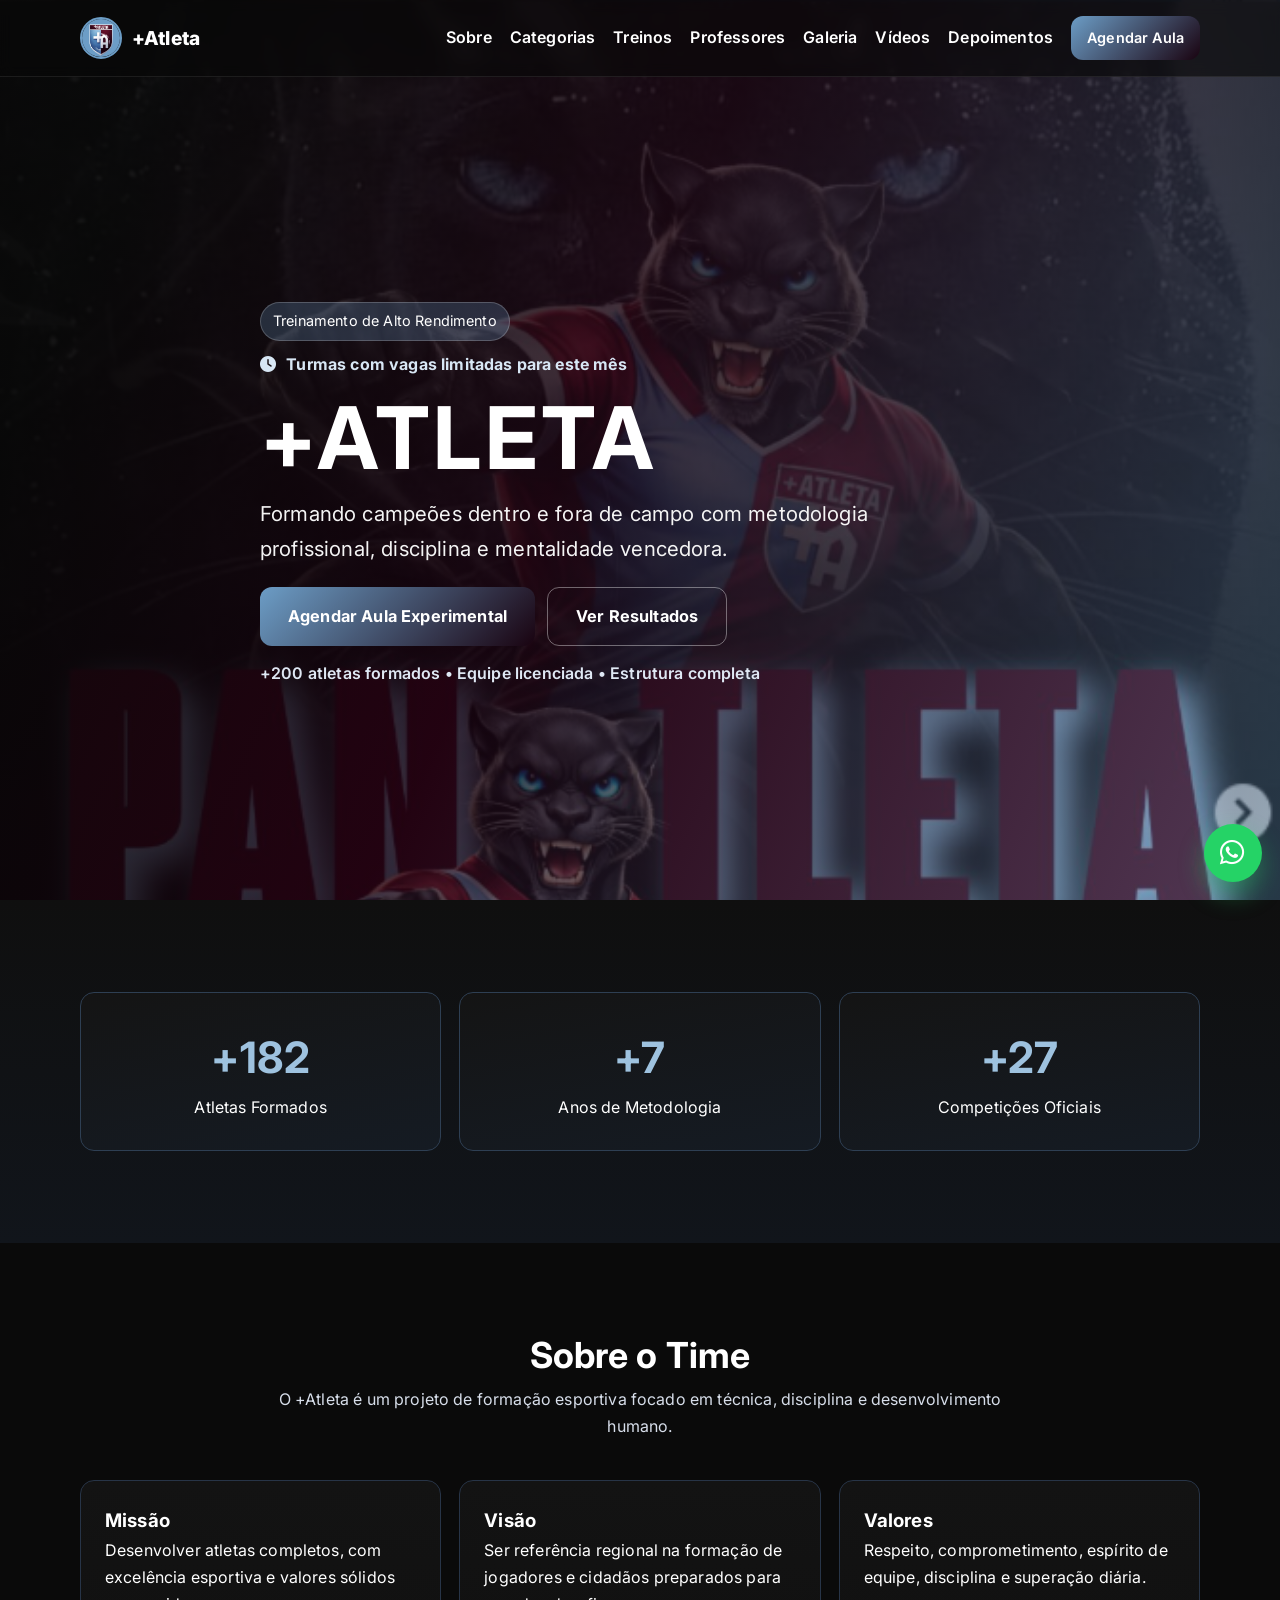
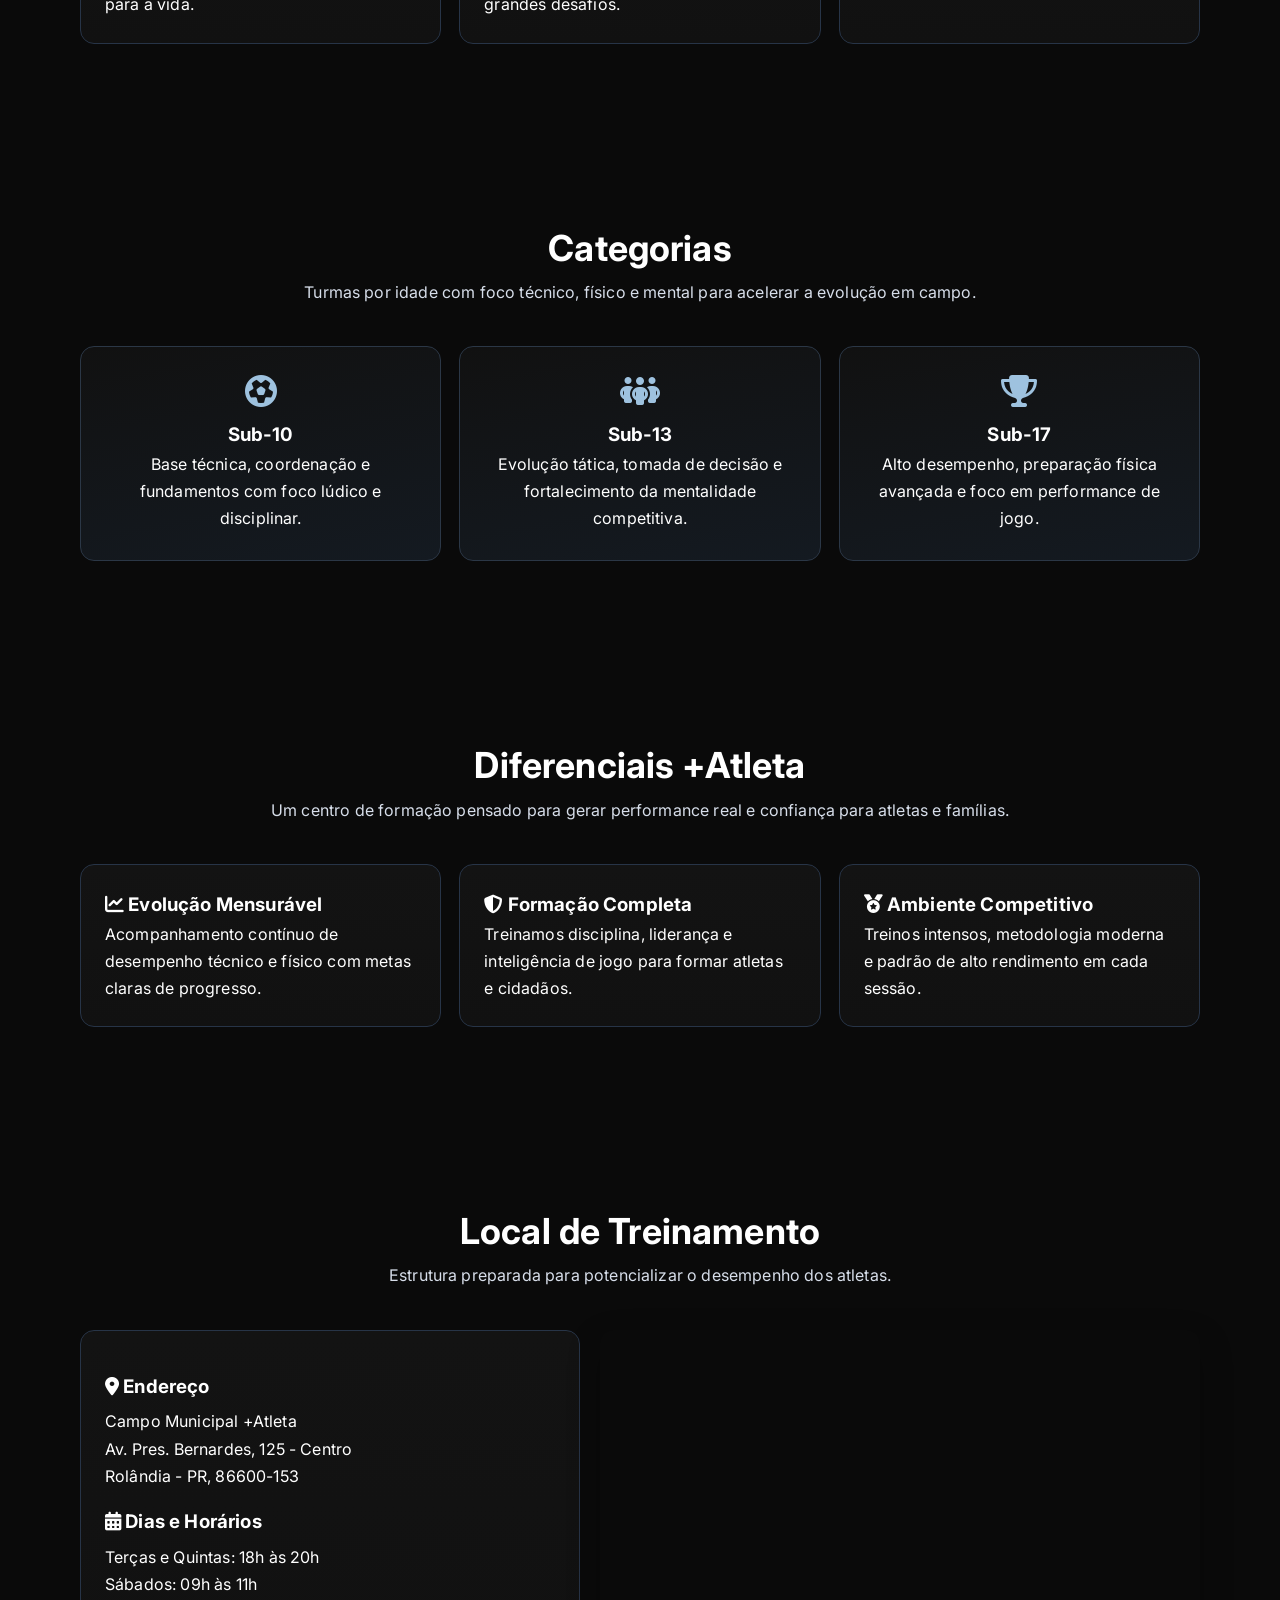
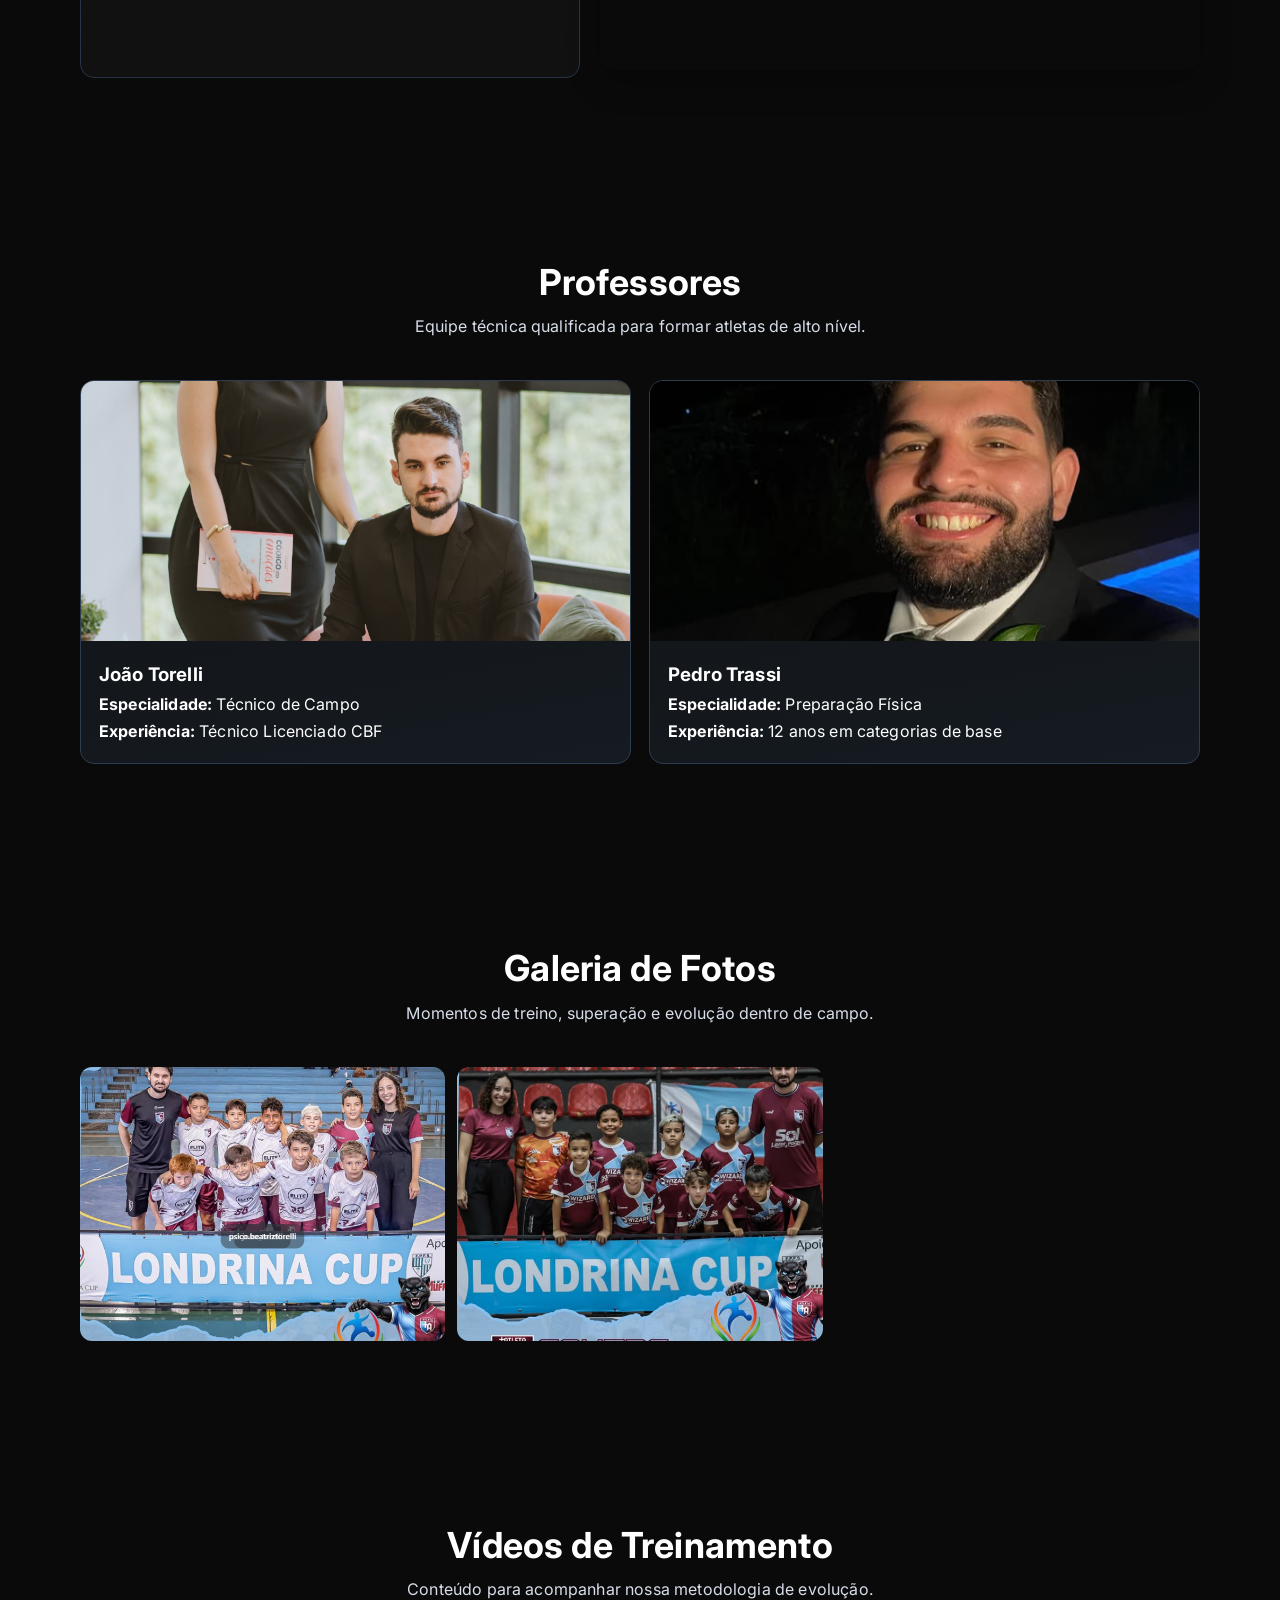
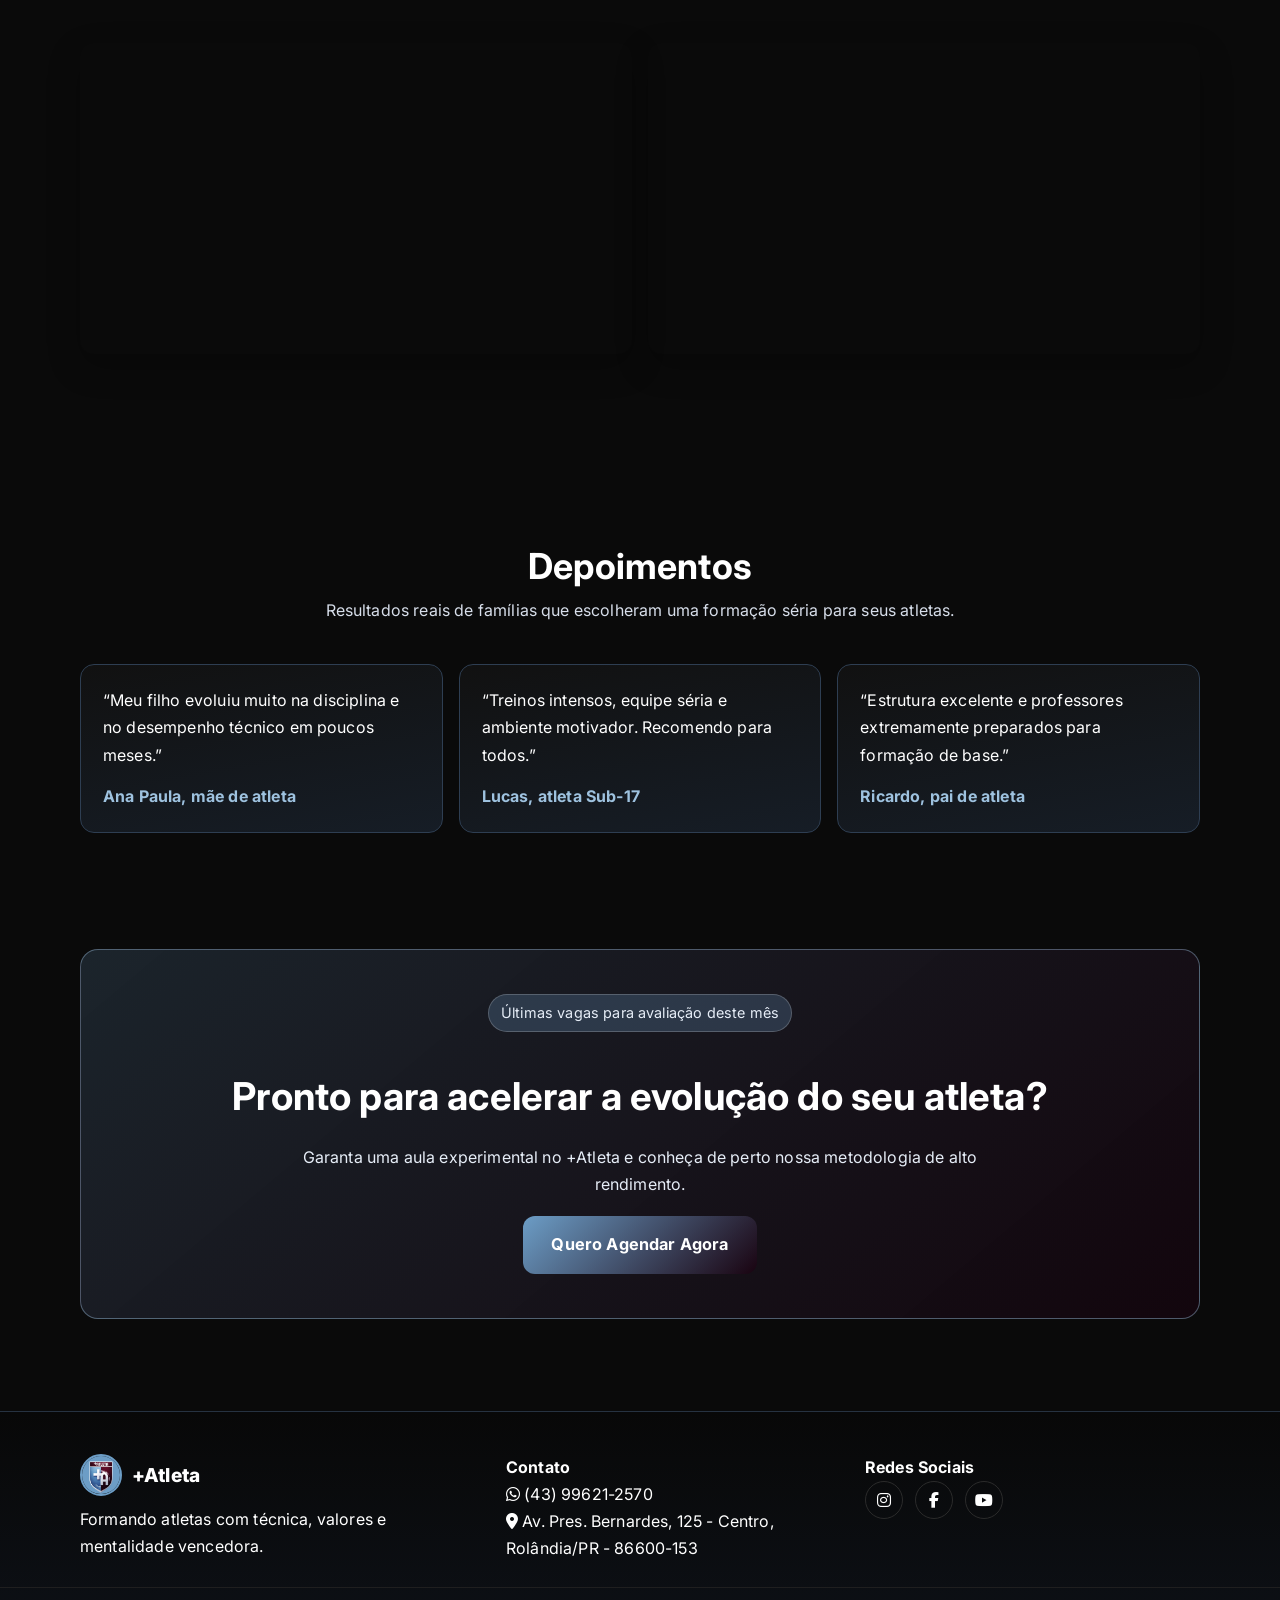
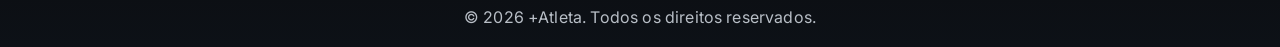
==== index.html @ 2a94699f "Add files via upload" ====
<!DOCTYPE html>
<html lang="pt-BR">
<head>
  <meta charset="UTF-8" />
  <meta name="viewport" content="width=device-width, initial-scale=1.0" />
  <meta name="description" content="+Atleta - Formando campeões dentro e fora de campo." />
  <title>+Atleta | Time de Futebol</title>
  <link rel="preconnect" href="https://fonts.googleapis.com" />
  <link rel="preconnect" href="https://fonts.gstatic.com" crossorigin />
  <link href="https://fonts.googleapis.com/css2?family=Inter:wght@400;500;700;800&display=swap" rel="stylesheet" />
  <link rel="stylesheet" href="https://cdnjs.cloudflare.com/ajax/libs/font-awesome/6.5.2/css/all.min.css" />
  <link rel="stylesheet" href="style.css" />
</head>
<body>
  <header class="header" id="topo">
    <nav class="navbar container" aria-label="Menu principal">
      <a href="#topo" class="logo" aria-label="+Atleta">
        <img src="img/Logo.jpg" alt="Logo +Atleta" />
        <span>+Atleta</span>
      </a>

      <button class="menu-toggle" id="menuToggle" aria-label="Abrir menu" aria-expanded="false" aria-controls="navLinks">
        <span></span>
        <span></span>
        <span></span>
      </button>

      <ul class="nav-links" id="navLinks">
        <li><a href="#sobre">Sobre</a></li>
        <li><a href="#categorias">Categorias</a></li>
        <li><a href="#local">Treinos</a></li>
        <li><a href="#professores">Professores</a></li>
        <li><a href="#galeria">Galeria</a></li>
        <li><a href="#videos">Vídeos</a></li>
        <li><a href="#depoimentos">Depoimentos</a></li>
        <li><a href="agendar.html" class="btn btn-small ripple">Agendar Aula</a></li>
      </ul>
    </nav>
  </header>

  <main>
    <section class="hero parallax" id="home">
      <div class="overlay"></div>
      <div class="container hero-content reveal">
        <p class="hero-tag">Treinamento de Alto Rendimento</p>
        <p class="hero-urgency"><i class="fa-solid fa-clock"></i> Turmas com vagas limitadas para este mês</p>
        <h1>+Atleta</h1>
        <p class="hero-subtitle">Formando campeões dentro e fora de campo com metodologia profissional, disciplina e mentalidade vencedora.</p>
        <div class="hero-actions">
          <a href="agendar.html" class="btn btn-large ripple btn-primary-cta">Agendar Aula Experimental</a>
          <a href="#depoimentos" class="btn btn-large btn-ghost">Ver Resultados</a>
        </div>
        <p class="hero-proof">+200 atletas formados • Equipe licenciada • Estrutura completa</p>
      </div>
    </section>

    <section class="stats section reveal">
      <div class="container stats-grid">
        <article>
          <h3 class="counter" data-target="200">0</h3>
          <p>Atletas Formados</p>
        </article>
        <article>
          <h3 class="counter" data-target="8">0</h3>
          <p>Anos de Metodologia</p>
        </article>
        <article>
          <h3 class="counter" data-target="30">0</h3>
          <p>Competições Oficiais</p>
        </article>
      </div>
    </section>

    <section class="section reveal" id="sobre">
      <div class="container">
        <div class="section-heading">
          <h2>Sobre o Time</h2>
          <p>O +Atleta é um projeto de formação esportiva focado em técnica, disciplina e desenvolvimento humano.</p>
        </div>

        <div class="about-grid">
          <article class="card">
            <h3>Missão</h3>
            <p>Desenvolver atletas completos, com excelência esportiva e valores sólidos para a vida.</p>
          </article>
          <article class="card">
            <h3>Visão</h3>
            <p>Ser referência regional na formação de jogadores e cidadãos preparados para grandes desafios.</p>
          </article>
          <article class="card">
            <h3>Valores</h3>
            <p>Respeito, comprometimento, espírito de equipe, disciplina e superação diária.</p>
          </article>
        </div>
      </div>
    </section>

    <section class="section reveal" id="categorias">
      <div class="container">
        <div class="section-heading">
          <h2>Categorias</h2>
          <p>Turmas por idade com foco técnico, físico e mental para acelerar a evolução em campo.</p>
        </div>

        <div class="categories-grid">
          <article class="category-card">
            <i class="fa-solid fa-futbol"></i>
            <h3>Sub-10</h3>
            <p>Base técnica, coordenação e fundamentos com foco lúdico e disciplinar.</p>
          </article>
          <article class="category-card">
            <i class="fa-solid fa-people-group"></i>
            <h3>Sub-13</h3>
            <p>Evolução tática, tomada de decisão e fortalecimento da mentalidade competitiva.</p>
          </article>
          <article class="category-card">
            <i class="fa-solid fa-trophy"></i>
            <h3>Sub-17</h3>
            <p>Alto desempenho, preparação física avançada e foco em performance de jogo.</p>
          </article>
        </div>
      </div>
    </section>

    <section class="section reveal" id="diferenciais">
      <div class="container">
        <div class="section-heading">
          <h2>Diferenciais +Atleta</h2>
          <p>Um centro de formação pensado para gerar performance real e confiança para atletas e famílias.</p>
        </div>

        <div class="about-grid">
          <article class="card hover-card">
            <h3><i class="fa-solid fa-chart-line"></i> Evolução Mensurável</h3>
            <p>Acompanhamento contínuo de desempenho técnico e físico com metas claras de progresso.</p>
          </article>
          <article class="card hover-card">
            <h3><i class="fa-solid fa-shield-halved"></i> Formação Completa</h3>
            <p>Treinamos disciplina, liderança e inteligência de jogo para formar atletas e cidadãos.</p>
          </article>
          <article class="card hover-card">
            <h3><i class="fa-solid fa-medal"></i> Ambiente Competitivo</h3>
            <p>Treinos intensos, metodologia moderna e padrão de alto rendimento em cada sessão.</p>
          </article>
        </div>
      </div>
    </section>

    <section class="section reveal" id="local">
      <div class="container">
        <div class="section-heading">
          <h2>Local de Treinamento</h2>
          <p>Estrutura preparada para potencializar o desempenho dos atletas.</p>
        </div>

        <div class="training-grid">
          <div class="card">
            <h3><i class="fa-solid fa-location-dot"></i> Endereço</h3>
            <p>Campo Municipal +Atleta<br />Av. Pres. Bernardes, 125 - Centro<br />Rolândia - PR, 86600-153</p>

            <h3><i class="fa-solid fa-calendar-days"></i> Dias e Horários</h3>
            <p>Terças e Quintas: 18h às 20h<br />Sábados: 09h às 11h</p>
          </div>

          <div class="map-wrap">
            <iframe
              src="https://www.google.com/maps?q=Av.%20Pres.%20Bernardes,%20125%20-%20Centro,%20Rol%C3%A2ndia%20-%20PR,%2086600-153&output=embed"
              allowfullscreen=""
              loading="lazy"
              referrerpolicy="no-referrer-when-downgrade"
              title="Mapa do local de treinamento"
            ></iframe>
          </div>
        </div>
      </div>
    </section>

    <section class="section reveal" id="professores">
      <div class="container">
        <div class="section-heading">
          <h2>Professores</h2>
          <p>Equipe técnica qualificada para formar atletas de alto nível.</p>
        </div>

        <div class="coach-grid">
          <article class="coach-card">
            <img src="img/joaoT.png" alt="Professor João Silva" loading="lazy" decoding="async" />
            <div class="coach-info">
              <h3>João Torelli</h3>
              <p><strong>Especialidade:</strong> Técnico de Campo</p>
              <p><strong>Experiência:</strong> Técnico Licenciado CBF</p>
            </div>
          </article>

          <article class="coach-card">
            <img src="img/bolinnha.png" alt="Professor Marcos Lima" loading="lazy" decoding="async" />
            <div class="coach-info">
              <h3>Pedro Trassi</h3>
              <p><strong>Especialidade:</strong> Preparação Física</p>
              <p><strong>Experiência:</strong> 12 anos em categorias de base</p>
            </div>
          </article>
        </div>
      </div>
    </section>

    <section class="section reveal" id="galeria">
      <div class="container">
        <div class="section-heading">
          <h2>Galeria de Fotos</h2>
          <p>Momentos de treino, superação e evolução dentro de campo.</p>
        </div>

        <div class="gallery-grid">
          <img src="img/fotoTime.png" alt="Treino em campo" loading="lazy" decoding="async" />
          <img src="img/fotoTime2.png" alt="Equipe em preparação física" loading="lazy" decoding="async" />
         
        </div>
      </div>
    </section>

    <section class="section reveal" id="videos">
      <div class="container">
        <div class="section-heading">
          <h2>Vídeos de Treinamento</h2>
          <p>Conteúdo para acompanhar nossa metodologia de evolução.</p>
        </div>

        <div class="video-grid">
          <div class="video-wrap">
            <iframe src="https://www.youtube.com/embed/Y50JfBqB8Zw" title="Treino de futebol 1" loading="lazy" allowfullscreen></iframe>
          </div>
          <div class="video-wrap">
            <iframe src="https://www.youtube.com/embed/NMre6IAAAiU" title="Treino de futebol 2" loading="lazy" allowfullscreen></iframe>
          </div>
        </div>
      </div>
    </section>

    <section class="section reveal" id="depoimentos">
      <div class="container">
        <div class="section-heading">
          <h2>Depoimentos</h2>
          <p>Resultados reais de famílias que escolheram uma formação séria para seus atletas.</p>
        </div>

        <div class="testimonials-grid">
          <article class="testimonial-card">
            <p>“Meu filho evoluiu muito na disciplina e no desempenho técnico em poucos meses.”</p>
            <h4>Ana Paula, mãe de atleta</h4>
          </article>
          <article class="testimonial-card">
            <p>“Treinos intensos, equipe séria e ambiente motivador. Recomendo para todos.”</p>
            <h4>Lucas, atleta Sub-17</h4>
          </article>
          <article class="testimonial-card">
            <p>“Estrutura excelente e professores extremamente preparados para formação de base.”</p>
            <h4>Ricardo, pai de atleta</h4>
          </article>
        </div>
      </div>
    </section>

    <section class="section reveal final-cta" id="agendar-final">
      <div class="container">
        <div class="cta-box">
          <p class="hero-tag">Últimas vagas para avaliação deste mês</p>
          <h2>Pronto para acelerar a evolução do seu atleta?</h2>
          <p>Garanta uma aula experimental no +Atleta e conheça de perto nossa metodologia de alto rendimento.</p>
          <a href="agendar.html" class="btn btn-large ripple btn-primary-cta">Quero Agendar Agora</a>
        </div>
      </div>
    </section>
  </main>

  <footer class="footer">
    <div class="container footer-grid">
      <div>
        <a href="#topo" class="logo footer-logo" aria-label="+Atleta">
          <img src="img/Logo.jpg" alt="Logo +Atleta" />
          <span>+Atleta</span>
        </a>
        <p>Formando atletas com técnica, valores e mentalidade vencedora.</p>
      </div>

      <div>
        <h4>Contato</h4>
        <p><i class="fa-brands fa-whatsapp"></i> (43) 99621-2570</p>
        <p><i class="fa-solid fa-location-dot"></i> Av. Pres. Bernardes, 125 - Centro, Rolândia/PR - 86600-153</p>
      </div>

      <div>
        <h4>Redes Sociais</h4>
        <div class="social-links">
          <a href="#" aria-label="Instagram"><i class="fa-brands fa-instagram"></i></a>
          <a href="#" aria-label="Facebook"><i class="fa-brands fa-facebook-f"></i></a>
          <a href="#" aria-label="YouTube"><i class="fa-brands fa-youtube"></i></a>
        </div>
      </div>
    </div>
    <p class="copyright">© 2026 +Atleta. Todos os direitos reservados.</p>
  </footer>

  <a href="https://wa.me/5543996212570?text=Ol%C3%A1%2C%20gostaria%20de%20agendar%20uma%20aula%20no%20%2BAtleta." class="whatsapp-float pulse-whatsapp" aria-label="Falar no WhatsApp" target="_blank" rel="noopener noreferrer">
    <i class="fa-brands fa-whatsapp"></i>
  </a>

  <script src="script.js"></script>
</body>
</html>
---- style.css ----
/* =========================
   Base
========================= */
:root {
  --green-dark: #190310;
  --green-medium: #6c9dc6;
  --green-light: #9ec2df;
  --green-soft: #d8e7f5;
  --black: #0a0a0a;
  --white: #ffffff;
  --gray: #f4f5f7;
  --text: #e9ecef;
  --max-width: 1120px;
  --radius: 14px;
  --shadow: 0 12px 32px rgba(0, 0, 0, 0.25);
  --shadow-card: 0 16px 34px rgba(0, 0, 0, 0.28);
}

* {
  margin: 0;
  padding: 0;
  box-sizing: border-box;
}

html {
  scroll-behavior: smooth;
}

body {
  font-family: "Inter", sans-serif;
  background: var(--black);
  color: var(--white);
  line-height: 1.7;
  letter-spacing: 0.01em;
}

img {
  max-width: 100%;
  display: block;
}

iframe {
  width: 100%;
  border: 0;
}

.container {
  width: min(92%, var(--max-width));
  margin: 0 auto;
}

.section {
  padding: 92px 0;
}

.section-heading {
  text-align: center;
  margin-bottom: 40px;
}

.section-heading h1,
.section-heading h2 {
  font-size: clamp(2rem, 2.8vw, 3rem);
  margin-bottom: 10px;
  line-height: 1.15;
}

.section-heading p {
  color: #d7deea;
  max-width: 760px;
  margin-inline: auto;
}

.card {
  background: linear-gradient(180deg, #131313 0%, #111 100%);
  border: 1px solid #273447;
  border-radius: var(--radius);
  padding: 24px;
}

/* =========================
   Header / Navbar
========================= */
.header {
  position: fixed;
  top: 0;
  width: 100%;
  z-index: 1000;
  background: rgba(8, 8, 8, 0.64);
  backdrop-filter: blur(7px);
  border-bottom: 1px solid rgba(255, 255, 255, 0.08);
  transition: background 0.3s ease, backdrop-filter 0.3s ease, border-color 0.3s ease;
}

.header.scrolled {
  background: rgba(8, 8, 8, 0.88);
  backdrop-filter: blur(12px);
  border-bottom: 1px solid rgba(158, 194, 223, 0.24);
}

.navbar {
  height: 76px;
  display: flex;
  align-items: center;
  justify-content: space-between;
  gap: 16px;
}

.logo {
  color: var(--white);
  font-size: 1.2rem;
  font-weight: 800;
  text-decoration: none;
  display: inline-flex;
  align-items: center;
  gap: 10px;
}

.logo img {
  width: 42px;
  height: 42px;
  object-fit: cover;
  border-radius: 50%;
  border: 2px solid var(--green-medium);
}

.footer-logo {
  margin-bottom: 10px;
}

.nav-links {
  display: flex;
  align-items: center;
  gap: 18px;
  list-style: none;
}

.nav-links a {
  color: var(--white);
  text-decoration: none;
  font-weight: 600;
  transition: color 0.2s ease, opacity 0.2s ease;
}

.nav-links a:hover {
  color: var(--green-light);
  opacity: 1;
}

.menu-toggle {
  display: none;
  width: 44px;
  height: 44px;
  border: 1px solid #435267;
  background: transparent;
  border-radius: 10px;
  cursor: pointer;
}

.menu-toggle span {
  display: block;
  width: 22px;
  height: 2px;
  background: var(--white);
  margin: 5px auto;
  transition: 0.3s;
}

/* =========================
   Buttons
========================= */
.btn {
  display: inline-flex;
  align-items: center;
  justify-content: center;
  gap: 8px;
  border: none;
  border-radius: 12px;
  background: linear-gradient(135deg, var(--green-medium), var(--green-dark));
  color: var(--white);
  font-weight: 700;
  text-decoration: none;
  cursor: pointer;
  position: relative;
  overflow: hidden;
  transition: transform 0.25s ease, box-shadow 0.25s ease, filter 0.25s ease;
}

.btn:hover {
  transform: translateY(-3px);
  box-shadow: 0 12px 28px rgba(108, 157, 198, 0.45);
  filter: saturate(1.1);
}

.btn:active {
  transform: translateY(-1px);
}

.btn-small {
  padding: 10px 16px;
  font-size: 0.9rem;
}

.btn-large {
  padding: 15px 28px;
  font-size: 1.02rem;
}

.btn-ghost {
  background: transparent;
  border: 1px solid rgba(255, 255, 255, 0.38);
}

.btn-ghost:hover {
  background: rgba(255, 255, 255, 0.12);
  box-shadow: none;
}

.btn-primary-cta {
  box-shadow: 0 0 0 0 rgba(108, 157, 198, 0.5);
  animation: ctaPulse 2.6s ease infinite;
}

@keyframes ctaPulse {
  0% {
    box-shadow: 0 0 0 0 rgba(108, 157, 198, 0.52);
  }
  70% {
    box-shadow: 0 0 0 18px rgba(108, 157, 198, 0);
  }
  100% {
    box-shadow: 0 0 0 0 rgba(108, 157, 198, 0);
  }
}

.full-width {
  width: 100%;
}

.ripple-effect {
  position: absolute;
  width: 18px;
  height: 18px;
  border-radius: 50%;
  background: rgba(255, 255, 255, 0.5);
  transform: translate(-50%, -50%) scale(0);
  animation: ripple 0.6s ease-out;
}

@keyframes ripple {
  to {
    transform: translate(-50%, -50%) scale(16);
    opacity: 0;
  }
}

/* =========================
   Hero
========================= */
.hero {
  min-height: 100vh;
  position: relative;
  display: flex;
  align-items: center;
  background-image: url("img/Pantera.png");
  background-size: cover;
  background-position: center center;
  background-attachment: fixed;
  padding-top: 90px;
}

.hero .overlay {
  position: absolute;
  inset: 0;
  background: linear-gradient(115deg, rgba(8, 8, 8, 0.86) 12%, rgba(25, 3, 16, 0.78) 46%, rgba(108, 157, 198, 0.36) 100%);
}

.hero-content {
  position: relative;
  z-index: 1;
  text-align: left;
  max-width: 760px;
}

.hero-tag {
  display: inline-block;
  background: rgba(108, 157, 198, 0.25);
  border: 1px solid rgba(255, 255, 255, 0.2);
  padding: 6px 12px;
  border-radius: 999px;
  font-size: 0.9rem;
}

.hero-urgency {
  margin-top: 10px;
  margin-bottom: 12px;
  color: var(--green-soft);
  font-weight: 700;
}

.hero-urgency i {
  margin-right: 6px;
}

.hero h1 {
  font-size: clamp(3rem, 8vw, 5.4rem);
  line-height: 1.1;
  margin: 12px 0;
  text-transform: uppercase;
  letter-spacing: 0.04em;
}

.hero-subtitle {
  max-width: 650px;
  color: #f4f4f4;
  margin-bottom: 20px;
  font-size: clamp(1rem, 2.2vw, 1.28rem);
}

.hero-actions {
  display: flex;
  flex-wrap: wrap;
  gap: 12px;
  margin-bottom: 14px;
}

.hero-proof {
  color: #dfe8f4;
  font-weight: 600;
}

/* =========================
   Stats / About / Categories
========================= */
.stats {
  background: linear-gradient(180deg, #0f0f0f 0%, #11151b 100%);
}

.stats-grid {
  display: grid;
  grid-template-columns: repeat(3, minmax(0, 1fr));
  gap: 18px;
}

.stats-grid article {
  background: linear-gradient(170deg, #141414 0%, #151b23 100%);
  border: 1px solid #2e3f53;
  border-radius: var(--radius);
  text-align: center;
  padding: 28px 24px;
  transition: transform 0.3s ease, border-color 0.3s ease;
}

.stats-grid article:hover {
  transform: translateY(-6px);
  border-color: var(--green-medium);
}

.counter {
  font-size: 2.7rem;
  color: var(--green-light);
}

.about-grid,
.categories-grid {
  display: grid;
  grid-template-columns: repeat(3, minmax(0, 1fr));
  gap: 18px;
}

.categories-grid .category-card {
  text-align: center;
  background: linear-gradient(170deg, #111 0%, #141a21 100%);
  border: 1px solid #2b3746;
  border-radius: var(--radius);
  padding: 28px 20px;
  transition: transform 0.28s ease, border-color 0.28s ease, box-shadow 0.28s ease;
}

.category-card i {
  font-size: 2rem;
  color: var(--green-light);
  margin-bottom: 12px;
}

.category-card:hover {
  transform: translateY(-6px);
  border-color: var(--green-medium);
  box-shadow: var(--shadow-card);
}

.hover-card {
  transition: transform 0.28s ease, border-color 0.28s ease, box-shadow 0.28s ease;
}

.hover-card:hover {
  transform: translateY(-6px);
  border-color: var(--green-medium);
  box-shadow: var(--shadow-card);
}

/* =========================
   Training / Map
========================= */
.training-grid {
  display: grid;
  grid-template-columns: 1fr 1.2fr;
  gap: 20px;
}

.training-grid .card h3 {
  margin-top: 16px;
  margin-bottom: 6px;
}

.map-wrap iframe {
  min-height: 340px;
  border-radius: var(--radius);
  box-shadow: var(--shadow);
}

/* =========================
   Professores
========================= */
.coach-grid {
  display: grid;
  grid-template-columns: repeat(2, minmax(0, 1fr));
  gap: 18px;
}

.coach-card {
  background: linear-gradient(170deg, #111 0%, #151b22 100%);
  border: 1px solid #2e3c4f;
  border-radius: var(--radius);
  overflow: hidden;
  transition: transform 0.28s ease, border-color 0.28s ease, box-shadow 0.28s ease;
}

.coach-card:hover {
  transform: translateY(-6px);
  border-color: var(--green-medium);
  box-shadow: var(--shadow-card);
}

.coach-card img {
  width: 100%;
  height: 260px;
  object-fit: cover;
}

.coach-info {
  padding: 18px;
}

/* =========================
   Galeria / Vídeos / Depoimentos
========================= */
.gallery-grid {
  display: grid;
  grid-template-columns: repeat(3, minmax(0, 1fr));
  gap: 12px;
}

.gallery-grid img {
  width: 100%;
  aspect-ratio: 4 / 3;
  object-fit: cover;
  border-radius: 12px;
  transition: transform 0.35s ease, filter 0.35s ease;
}

.gallery-grid img:hover {
  transform: scale(1.05);
  filter: brightness(1.05);
}

.video-grid {
  display: grid;
  grid-template-columns: repeat(2, minmax(0, 1fr));
  gap: 16px;
}

.video-wrap iframe {
  aspect-ratio: 16 / 9;
  border-radius: var(--radius);
  box-shadow: var(--shadow);
}

.testimonials-grid {
  display: grid;
  grid-template-columns: repeat(3, minmax(0, 1fr));
  gap: 16px;
}

.testimonial-card {
  background: linear-gradient(170deg, #111 0%, #161d26 100%);
  border: 1px solid #2e3e52;
  border-radius: var(--radius);
  padding: 22px;
  transition: transform 0.28s ease, border-color 0.28s ease;
}

.testimonial-card:hover {
  transform: translateY(-5px);
  border-color: var(--green-medium);
}

.testimonial-card h4 {
  margin-top: 14px;
  color: var(--green-light);
}

/* =========================
   Footer / Float
========================= */
.footer {
  background: linear-gradient(180deg, #080808 0%, #0d1117 100%);
  border-top: 1px solid #263241;
  padding-top: 42px;
}

.footer-grid {
  display: grid;
  grid-template-columns: 1.2fr 1fr 1fr;
  gap: 24px;
  padding-bottom: 24px;
}

.social-links {
  display: flex;
  gap: 12px;
}

.social-links a {
  width: 38px;
  height: 38px;
  border-radius: 50%;
  display: grid;
  place-items: center;
  color: var(--white);
  text-decoration: none;
  border: 1px solid #2b2b2b;
  transition: background 0.2s ease;
}

.social-links a:hover {
  background: #3d6080;
}

.copyright {
  text-align: center;
  padding: 16px 10px;
  border-top: 1px solid #1f1f1f;
  color: #b8bec6;
}

.whatsapp-float {
  position: fixed;
  right: 18px;
  bottom: 18px;
  width: 58px;
  height: 58px;
  border-radius: 50%;
  background: #25d366;
  color: white;
  display: grid;
  place-items: center;
  text-decoration: none;
  font-size: 1.75rem;
  box-shadow: 0 12px 26px rgba(37, 211, 102, 0.4);
  z-index: 990;
}

.pulse-whatsapp {
  animation: whatsappPulse 2.2s ease infinite;
}

@keyframes whatsappPulse {
  0% {
    transform: scale(1);
  }
  50% {
    transform: scale(1.06);
  }
  100% {
    transform: scale(1);
  }
}

.final-cta {
  padding-top: 24px;
}

.cta-box {
  text-align: center;
  background: linear-gradient(140deg, rgba(108, 157, 198, 0.18), rgba(25, 3, 16, 0.58));
  border: 1px solid rgba(158, 194, 223, 0.42);
  border-radius: 18px;
  padding: 44px 24px;
}

.cta-box h2 {
  font-size: clamp(1.8rem, 3vw, 2.8rem);
  margin: 14px 0;
}

.cta-box p {
  max-width: 680px;
  margin: 0 auto 18px;
  color: #e6edf7;
}

/* =========================
   Formulário (agendar)
========================= */
.schedule-page main {
  min-height: calc(100vh - 160px);
  padding-top: 96px;
}

.form-section {
  background: linear-gradient(180deg, #0d0d0d 0%, #121212 100%);
}

.schedule-form {
  max-width: 760px;
  margin: 0 auto;
  background: #101010;
  border: 1px solid #2f4157;
  border-radius: 16px;
  padding: 26px;
}

.form-group {
  margin-bottom: 18px;
}

.form-group label {
  display: block;
  margin-bottom: 6px;
  font-weight: 600;
}

.form-group input {
  width: 100%;
  padding: 12px 14px;
  border-radius: 10px;
  border: 1px solid #2b2b2b;
  background: #171717;
  color: var(--white);
  outline: none;
  transition: border-color 0.2s ease;
}

.form-group input:focus {
  border-color: var(--green-medium);
}

.radio-group {
  display: flex;
  gap: 20px;
  margin-top: 6px;
}

.radio-group label {
  display: flex;
  align-items: center;
  gap: 8px;
  font-weight: 500;
}

.error-text {
  color: #ff8d8d;
  font-size: 0.82rem;
  min-height: 18px;
  display: block;
  margin-top: 4px;
}

.urgency-text {
  color: var(--green-soft);
  font-weight: 700;
  margin-top: 10px;
}

.has-error input,
.has-error .radio-group {
  border-color: #ff6b6b !important;
}

.hidden {
  display: none;
}

.loader-overlay {
  position: fixed;
  inset: 0;
  background: rgba(0, 0, 0, 0.65);
  display: none;
  place-items: center;
  z-index: 2000;
  text-align: center;
}

.loader-overlay.active {
  display: grid;
}

.loader {
  width: 48px;
  height: 48px;
  border: 4px solid rgba(255, 255, 255, 0.2);
  border-top-color: var(--green-light);
  border-radius: 50%;
  animation: spin 0.9s linear infinite;
  margin: 0 auto 10px;
}

@keyframes spin {
  to {
    transform: rotate(360deg);
  }
}

.compact-footer {
  padding-top: 8px;
}

/* =========================
   Reveal animation
========================= */
.reveal {
  opacity: 0;
  transform: translateY(30px);
  transition: opacity 0.7s ease, transform 0.7s ease;
}

.reveal.visible {
  opacity: 1;
  transform: translateY(0);
}

/* =========================
   Responsivo
========================= */
@media (max-width: 980px) {
  .about-grid,
  .categories-grid,
  .testimonials-grid,
  .stats-grid {
    grid-template-columns: 1fr 1fr;
  }

  .training-grid,
  .coach-grid,
  .video-grid,
  .footer-grid {
    grid-template-columns: 1fr;
  }

  .menu-toggle {
    display: block;
  }

  .nav-links {
    position: absolute;
    top: 76px;
    right: 0;
    width: min(80vw, 340px);
    height: calc(100vh - 76px);
    flex-direction: column;
    align-items: flex-start;
    padding: 24px;
    background: rgba(14, 14, 14, 0.97);
    border-left: 1px solid #314153;
    transform: translateX(100%);
    transition: transform 0.35s ease;
  }

  .nav-links.open {
    transform: translateX(0);
  }

  .menu-toggle.active span:nth-child(1) {
    transform: translateY(7px) rotate(45deg);
  }

  .menu-toggle.active span:nth-child(2) {
    opacity: 0;
  }

  .menu-toggle.active span:nth-child(3) {
    transform: translateY(-7px) rotate(-45deg);
  }
}

@media (max-width: 640px) {
  .section {
    padding: 74px 0;
  }

  .hero {
    min-height: 88vh;
    background-attachment: scroll;
  }

  .hero-content {
    text-align: left;
  }

  .hero-actions {
    flex-direction: column;
    align-items: stretch;
  }

  .hero-actions .btn {
    width: 100%;
  }

  .about-grid,
  .categories-grid,
  .gallery-grid,
  .testimonials-grid,
  .stats-grid {
    grid-template-columns: 1fr;
  }

  .schedule-form {
    padding: 20px;
  }
}
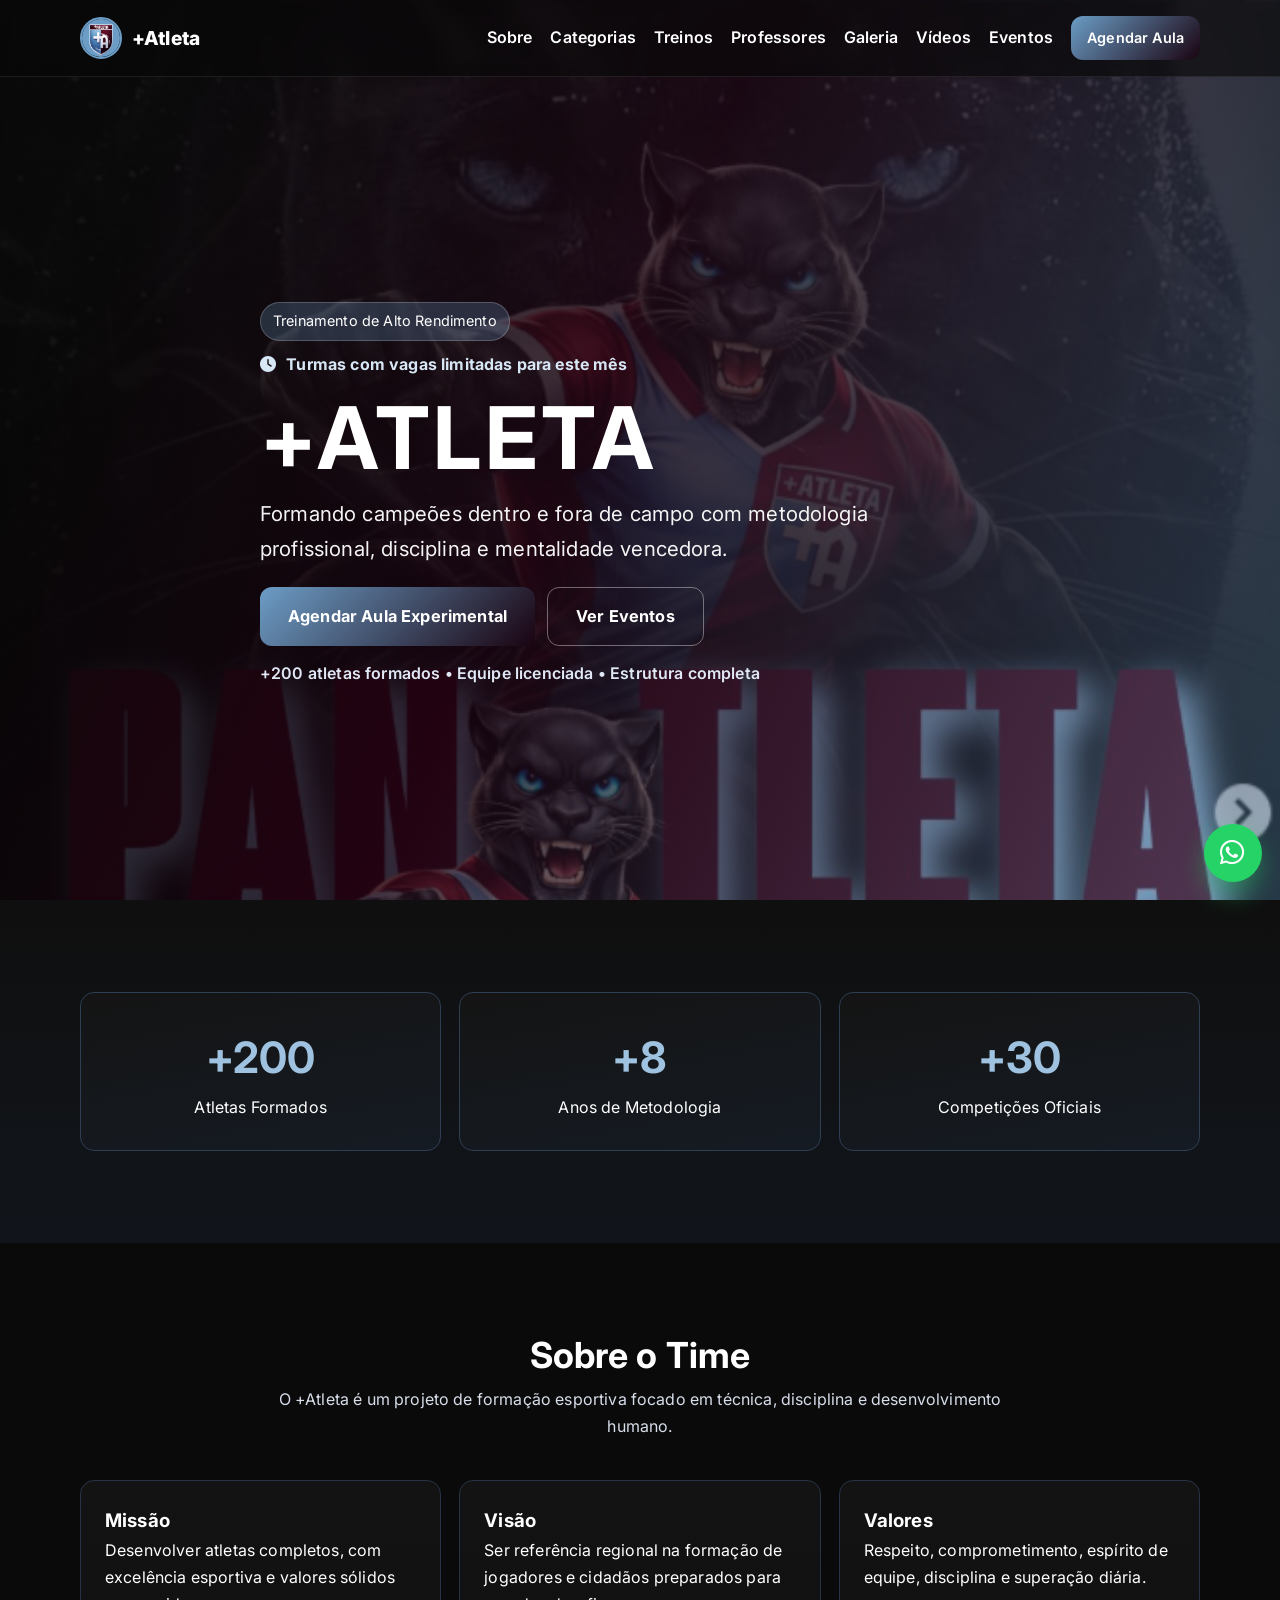
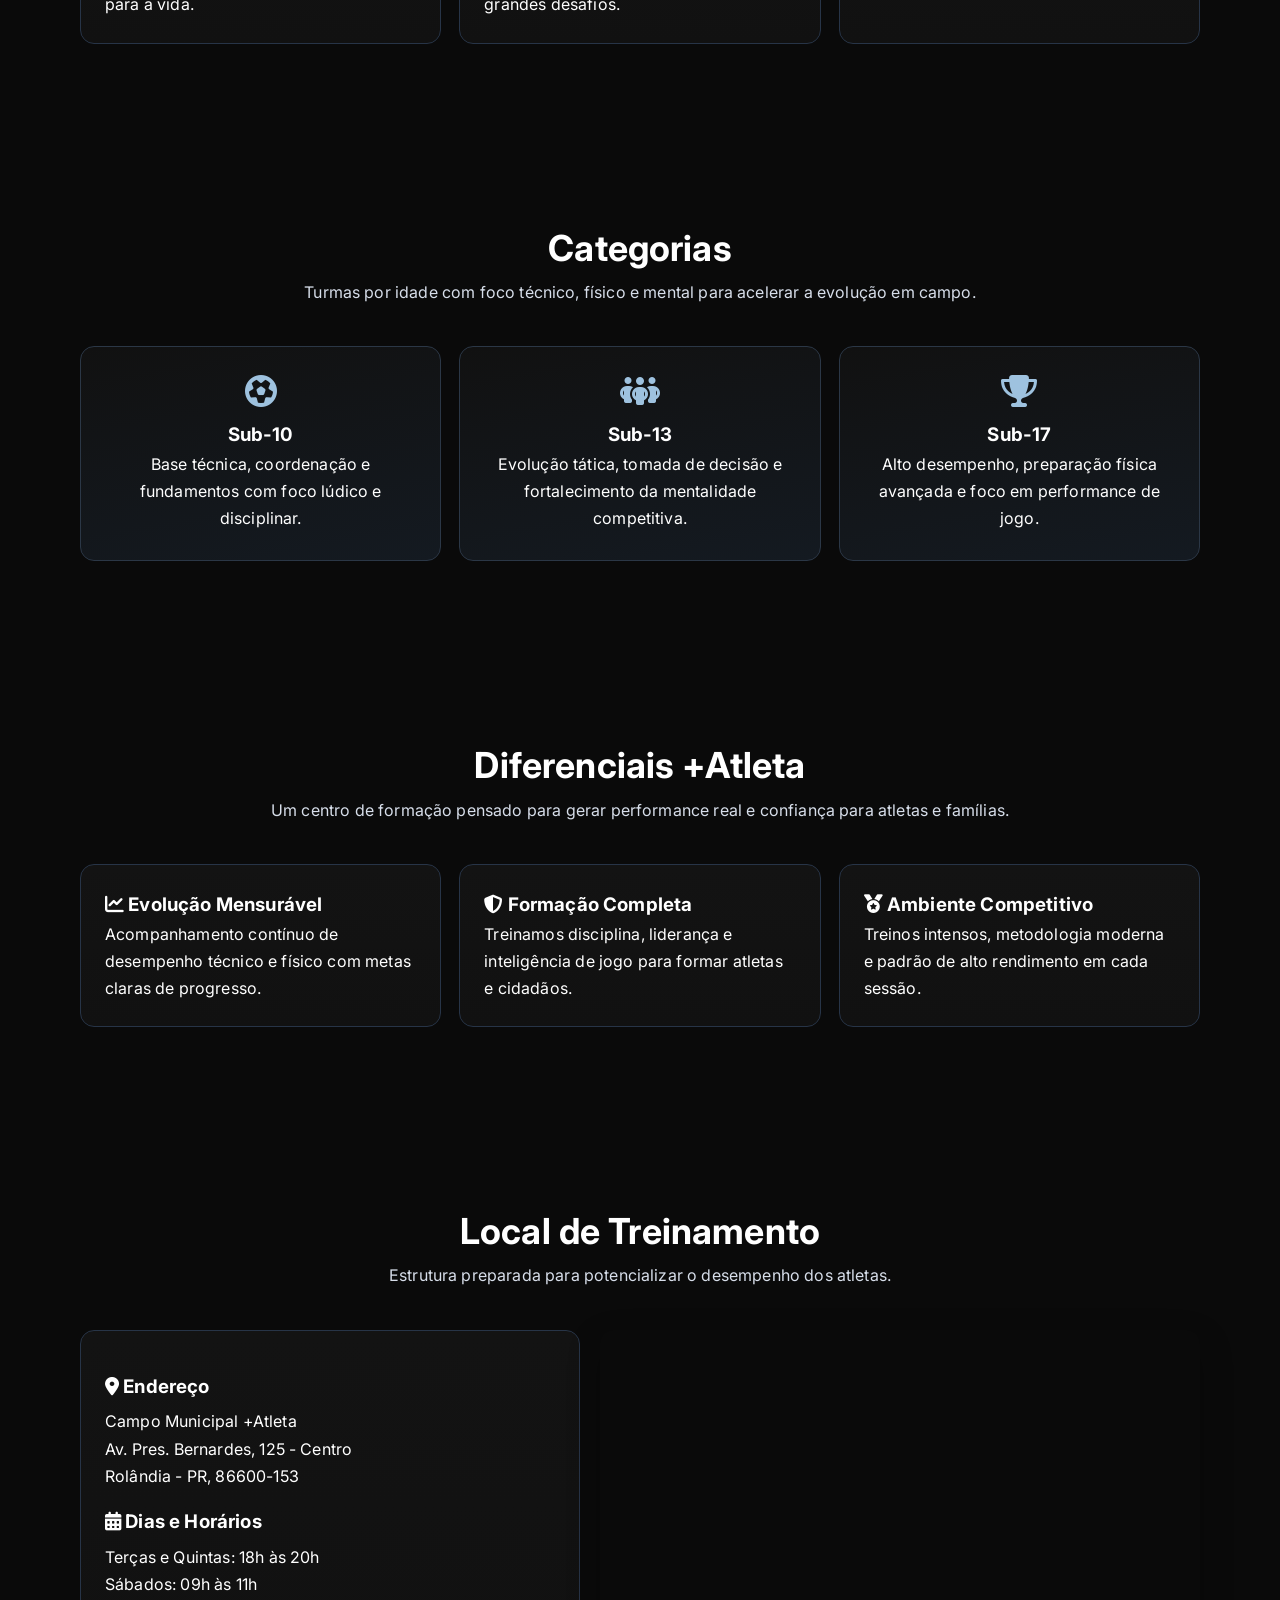
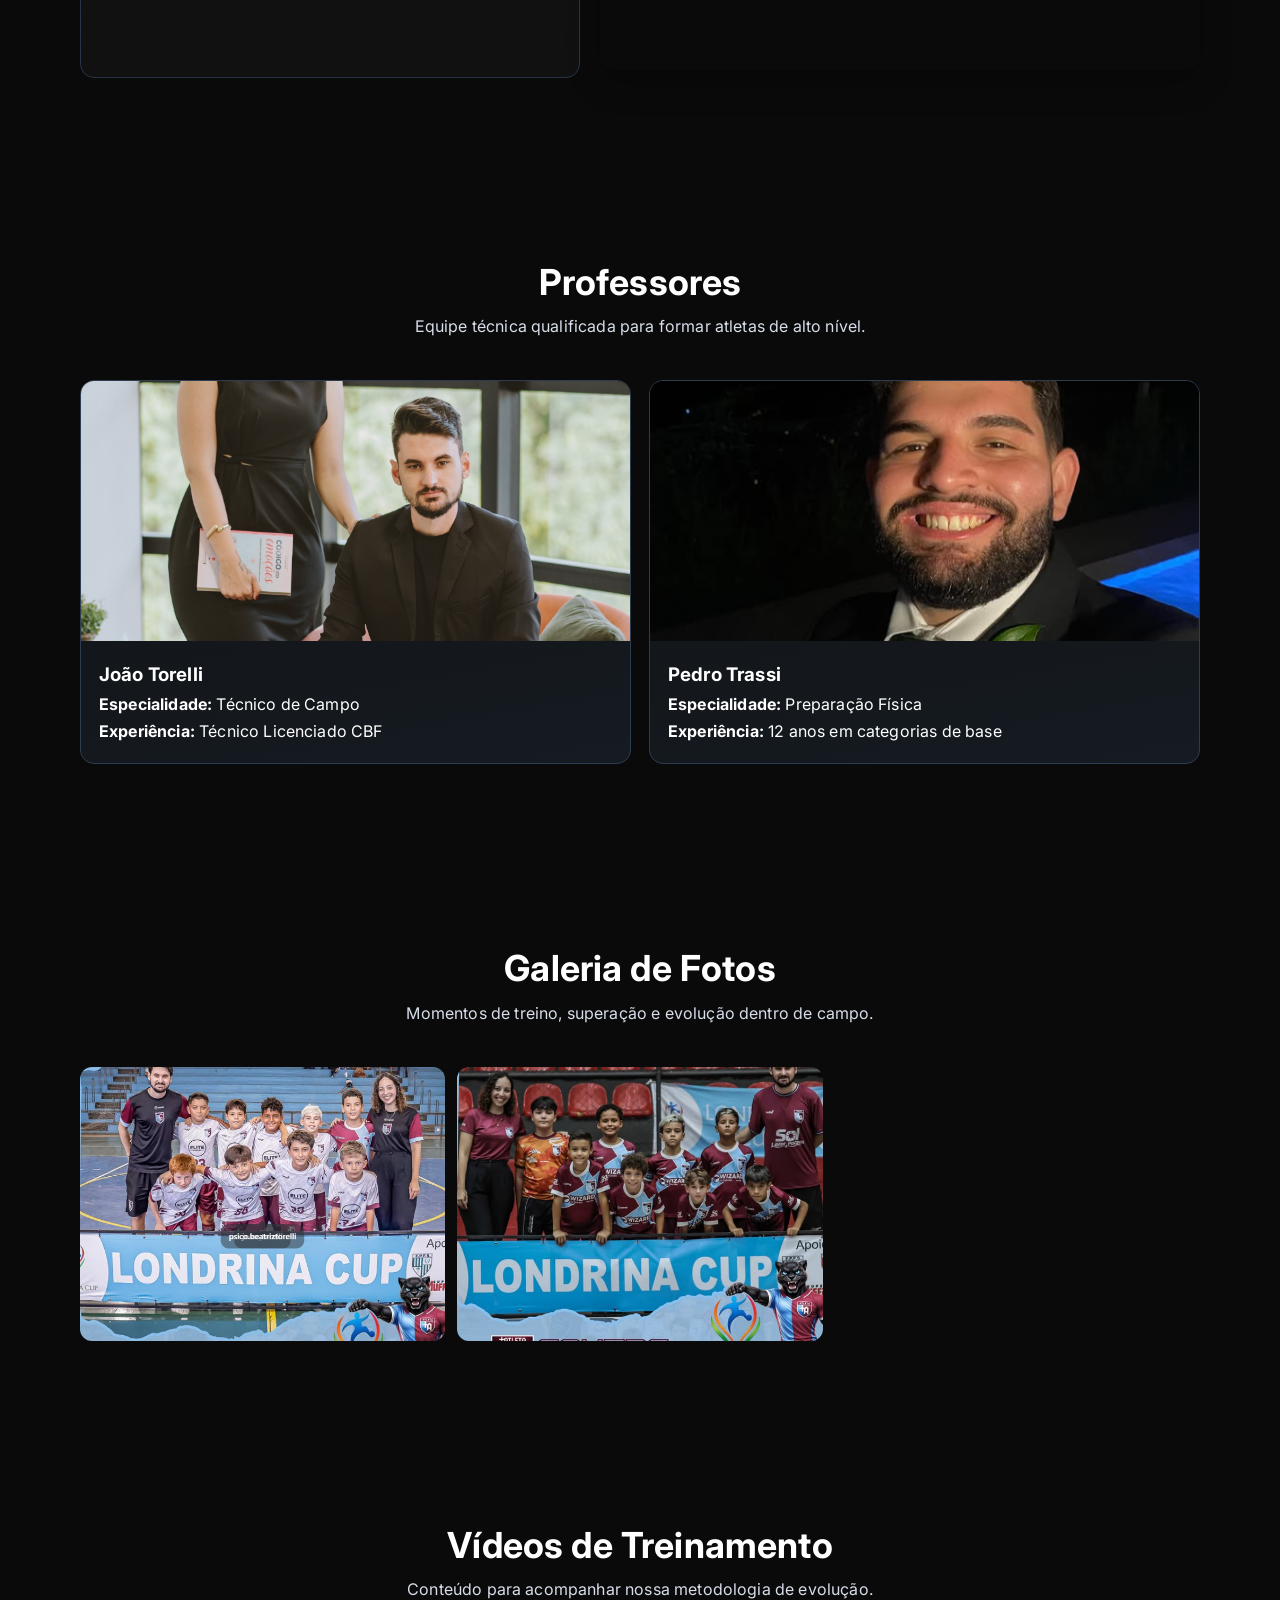
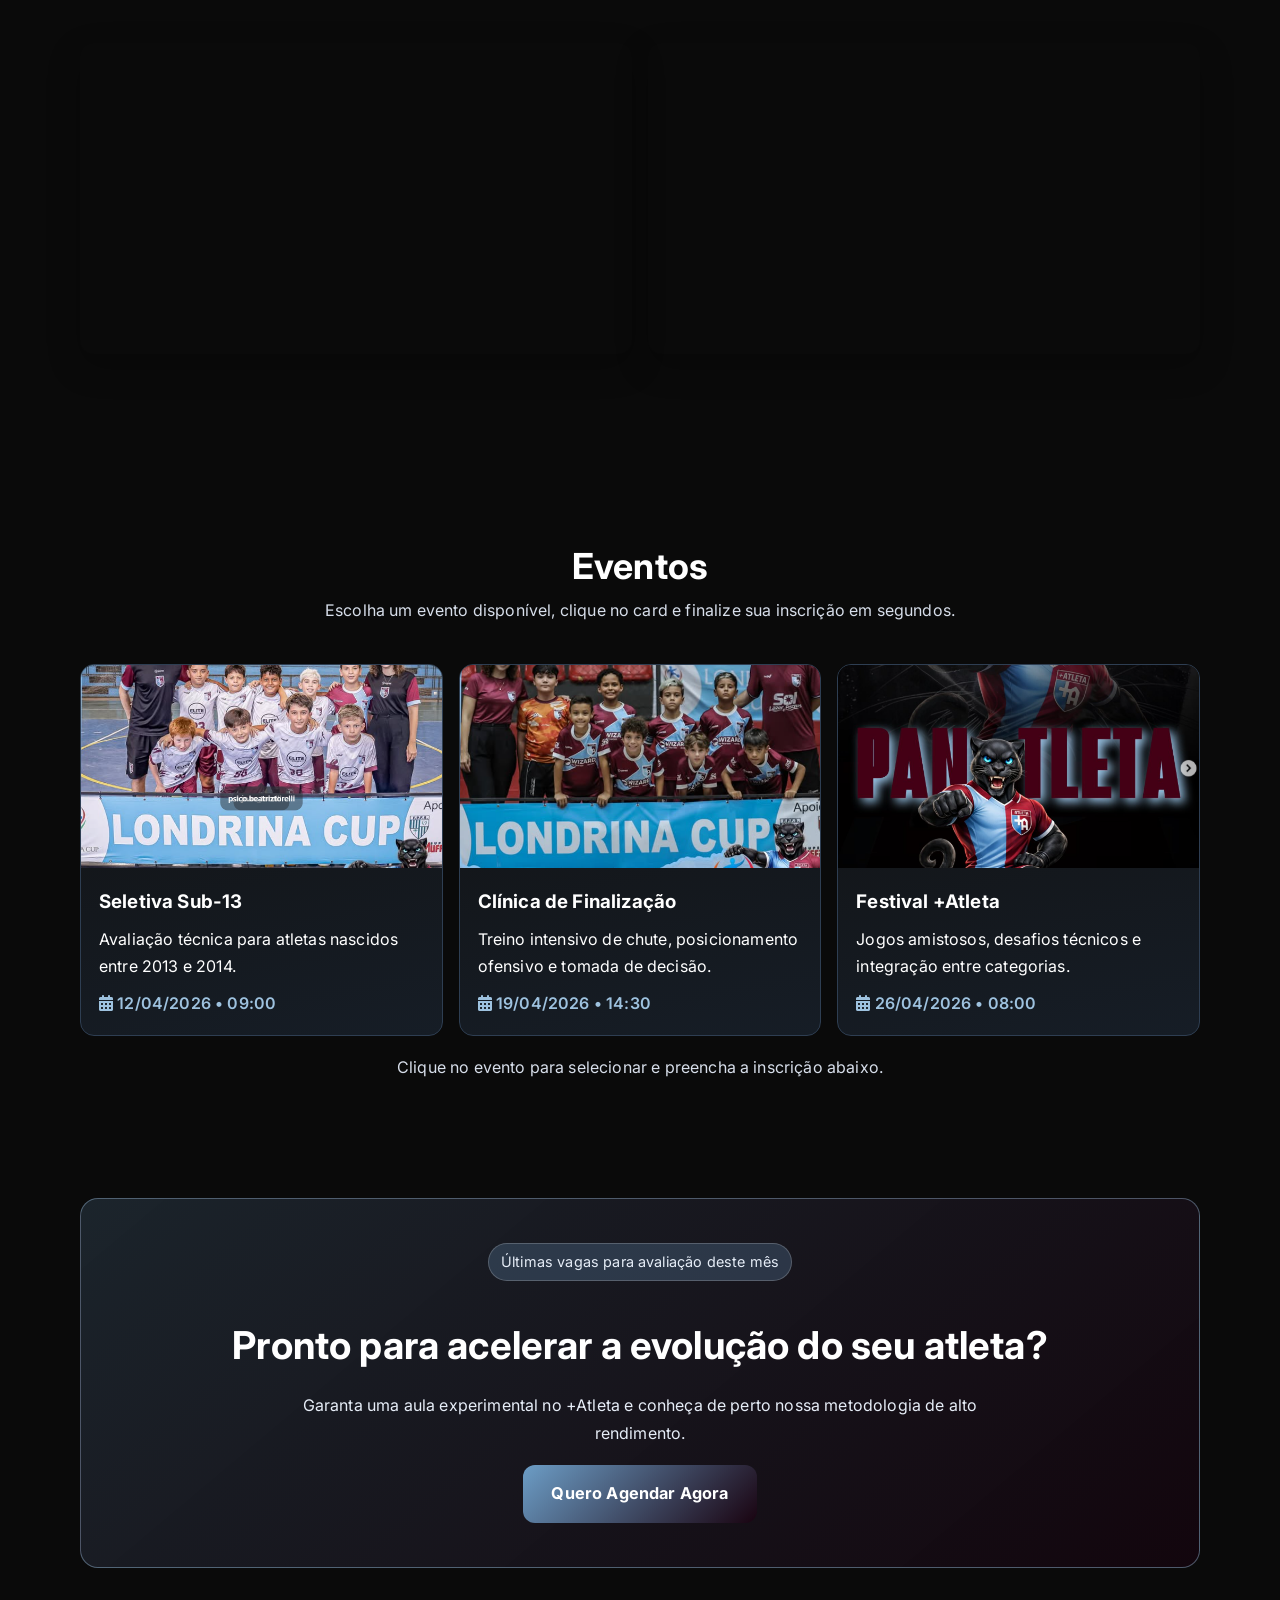
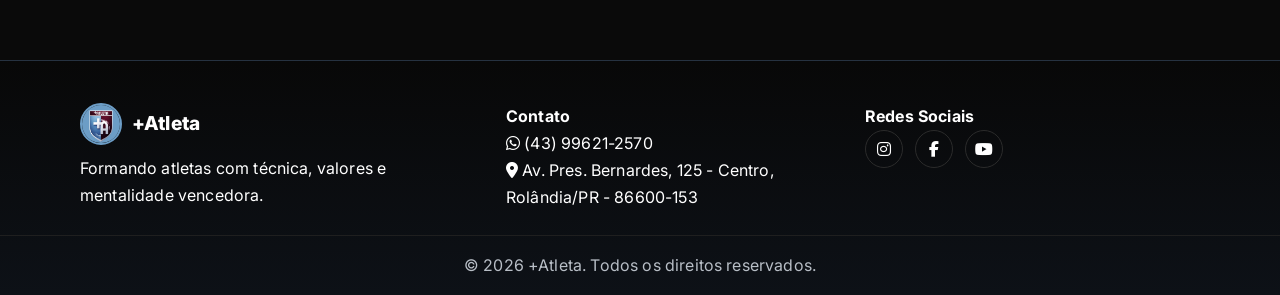
==== commit b420572c: "GoogleSheets Add Google Sheets" ====
--- a/index.html
+++ b/index.html
@@ -32,7 +32,7 @@
         <li><a href="#professores">Professores</a></li>
         <li><a href="#galeria">Galeria</a></li>
         <li><a href="#videos">Vídeos</a></li>
-        <li><a href="#depoimentos">Depoimentos</a></li>
+        <li><a href="#eventos">Eventos</a></li>
         <li><a href="agendar.html" class="btn btn-small ripple">Agendar Aula</a></li>
       </ul>
     </nav>
@@ -48,7 +48,7 @@
         <p class="hero-subtitle">Formando campeões dentro e fora de campo com metodologia profissional, disciplina e mentalidade vencedora.</p>
         <div class="hero-actions">
           <a href="agendar.html" class="btn btn-large ripple btn-primary-cta">Agendar Aula Experimental</a>
-          <a href="#depoimentos" class="btn btn-large btn-ghost">Ver Resultados</a>
+          <a href="#eventos" class="btn btn-large btn-ghost">Ver Eventos</a>
         </div>
         <p class="hero-proof">+200 atletas formados • Equipe licenciada • Estrutura completa</p>
       </div>
@@ -237,26 +237,103 @@
       </div>
     </section>
 
-    <section class="section reveal" id="depoimentos">
-      <div class="container">
-        <div class="section-heading">
-          <h2>Depoimentos</h2>
-          <p>Resultados reais de famílias que escolheram uma formação séria para seus atletas.</p>
-        </div>
-
-        <div class="testimonials-grid">
-          <article class="testimonial-card">
-            <p>“Meu filho evoluiu muito na disciplina e no desempenho técnico em poucos meses.”</p>
-            <h4>Ana Paula, mãe de atleta</h4>
-          </article>
-          <article class="testimonial-card">
-            <p>“Treinos intensos, equipe séria e ambiente motivador. Recomendo para todos.”</p>
-            <h4>Lucas, atleta Sub-17</h4>
-          </article>
-          <article class="testimonial-card">
-            <p>“Estrutura excelente e professores extremamente preparados para formação de base.”</p>
-            <h4>Ricardo, pai de atleta</h4>
-          </article>
+    <section class="section reveal" id="eventos">
+      <div class="container">
+        <div class="section-heading">
+          <h2>Eventos</h2>
+          <p>Escolha um evento disponível, clique no card e finalize sua inscrição em segundos.</p>
+        </div>
+
+        <div class="events-grid">
+          <article
+            class="event-card"
+            data-evento="Seletiva Sub-13"
+            data-data="12/04/2026"
+            data-horario="09:00"
+          >
+            <img src="img/fotoTime.png" alt="Capa do evento Seletiva Sub-13" loading="lazy" decoding="async" />
+            <div class="event-content">
+              <h3>Seletiva Sub-13</h3>
+              <p>Avaliação técnica para atletas nascidos entre 2013 e 2014.</p>
+              <p class="event-meta"><i class="fa-solid fa-calendar-days"></i> 12/04/2026 • 09:00</p>
+            </div>
+          </article>
+
+          <article
+            class="event-card"
+            data-evento="Clínica de Finalização"
+            data-data="19/04/2026"
+            data-horario="14:30"
+          >
+            <img src="img/fotoTime2.png" alt="Capa do evento Clínica de Finalização" loading="lazy" decoding="async" />
+            <div class="event-content">
+              <h3>Clínica de Finalização</h3>
+              <p>Treino intensivo de chute, posicionamento ofensivo e tomada de decisão.</p>
+              <p class="event-meta"><i class="fa-solid fa-calendar-days"></i> 19/04/2026 • 14:30</p>
+            </div>
+          </article>
+
+          <article
+            class="event-card"
+            data-evento="Festival +Atleta"
+            data-data="26/04/2026"
+            data-horario="08:00"
+          >
+            <img src="img/Pantera.png" alt="Capa do evento Festival +Atleta" loading="lazy" decoding="async" />
+            <div class="event-content">
+              <h3>Festival +Atleta</h3>
+              <p>Jogos amistosos, desafios técnicos e integração entre categorias.</p>
+              <p class="event-meta"><i class="fa-solid fa-calendar-days"></i> 26/04/2026 • 08:00</p>
+            </div>
+          </article>
+        </div>
+        <p class="events-help">Clique no evento para selecionar e preencha a inscrição abaixo.</p>
+
+        <div class="event-signup-wrap hidden" id="eventSignupWrap">
+          <form id="eventSignupForm" class="schedule-form" novalidate>
+            <div class="section-heading event-signup-heading">
+              <h3>Inscrição no Evento</h3>
+              <p id="selectedEventText">Selecione um evento para iniciar sua inscrição.</p>
+            </div>
+
+            <input type="hidden" id="eventoNome" name="eventoNome" />
+            <input type="hidden" id="eventoData" name="eventoData" />
+            <input type="hidden" id="eventoHorario" name="eventoHorario" />
+
+            <div class="form-group">
+              <label for="inscricaoNome">Nome completo *</label>
+              <input type="text" id="inscricaoNome" name="inscricaoNome" required />
+              <small class="error-text"></small>
+            </div>
+
+            <div class="form-group">
+              <label for="inscricaoIdade">Idade *</label>
+              <input type="number" id="inscricaoIdade" name="inscricaoIdade" min="4" max="30" required />
+              <small class="error-text"></small>
+            </div>
+
+            <div class="form-group">
+              <label for="inscricaoNumero">Número *</label>
+              <input type="text" id="inscricaoNumero" name="inscricaoNumero" required />
+              <small class="error-text"></small>
+            </div>
+
+            <div class="form-group">
+              <label for="inscricaoPosicao">Posição que joga *</label>
+              <select id="inscricaoPosicao" name="inscricaoPosicao" required>
+                <option value="">Selecione a posição</option>
+                <option value="Fixo">Fixo</option>
+                <option value="Ala">Ala</option>
+                <option value="Pivô">Pivô</option>
+                <option value="Goleiro">Goleiro</option>
+              </select>
+              <small class="error-text"></small>
+            </div>
+
+            <button type="submit" class="btn btn-large ripple full-width" id="eventSubmitBtn" disabled>
+              Enviar inscrição
+            </button>
+          </form>
         </div>
       </div>
     </section>
--- a/style.css
+++ b/style.css
@@ -453,7 +453,7 @@
 }
 
 /* =========================
-   Galeria / Vídeos / Depoimentos
+  Galeria / Vídeos / Eventos
 ========================= */
 .gallery-grid {
   display: grid;
@@ -486,28 +486,68 @@
   box-shadow: var(--shadow);
 }
 
-.testimonials-grid {
+.events-grid {
   display: grid;
   grid-template-columns: repeat(3, minmax(0, 1fr));
   gap: 16px;
 }
 
-.testimonial-card {
+.event-card {
   background: linear-gradient(170deg, #111 0%, #161d26 100%);
   border: 1px solid #2e3e52;
   border-radius: var(--radius);
-  padding: 22px;
-  transition: transform 0.28s ease, border-color 0.28s ease;
-}
-
-.testimonial-card:hover {
+  overflow: hidden;
+  cursor: pointer;
+  transition: transform 0.28s ease, border-color 0.28s ease, box-shadow 0.28s ease;
+}
+
+.event-card:hover {
   transform: translateY(-5px);
   border-color: var(--green-medium);
-}
-
-.testimonial-card h4 {
-  margin-top: 14px;
+  box-shadow: var(--shadow-card);
+}
+
+.event-card img {
+  width: 100%;
+  aspect-ratio: 16 / 9;
+  object-fit: cover;
+}
+
+.event-content {
+  padding: 18px;
+}
+
+.event-content h3 {
+  margin-bottom: 8px;
+}
+
+.event-meta {
+  margin-top: 10px;
   color: var(--green-light);
+  font-weight: 600;
+}
+
+.events-help {
+  margin-top: 18px;
+  text-align: center;
+  color: #d7deea;
+}
+
+.event-signup-wrap {
+  margin-top: 22px;
+}
+
+.event-signup-wrap .schedule-form {
+  max-width: 780px;
+}
+
+.event-signup-heading {
+  margin-bottom: 24px;
+}
+
+.event-card.selected {
+  border-color: var(--green-light);
+  box-shadow: 0 0 0 2px rgba(158, 194, 223, 0.28);
 }
 
 /* =========================
@@ -641,7 +681,8 @@
   font-weight: 600;
 }
 
-.form-group input {
+.form-group input,
+.form-group select {
   width: 100%;
   padding: 12px 14px;
   border-radius: 10px;
@@ -652,7 +693,8 @@
   transition: border-color 0.2s ease;
 }
 
-.form-group input:focus {
+.form-group input:focus,
+.form-group select:focus {
   border-color: var(--green-medium);
 }
 
@@ -684,6 +726,7 @@
 }
 
 .has-error input,
+.has-error select,
 .has-error .radio-group {
   border-color: #ff6b6b !important;
 }
@@ -746,7 +789,7 @@
 @media (max-width: 980px) {
   .about-grid,
   .categories-grid,
-  .testimonials-grid,
+  .events-grid,
   .stats-grid {
     grid-template-columns: 1fr 1fr;
   }
@@ -820,7 +863,7 @@
   .about-grid,
   .categories-grid,
   .gallery-grid,
-  .testimonials-grid,
+  .events-grid,
   .stats-grid {
     grid-template-columns: 1fr;
   }
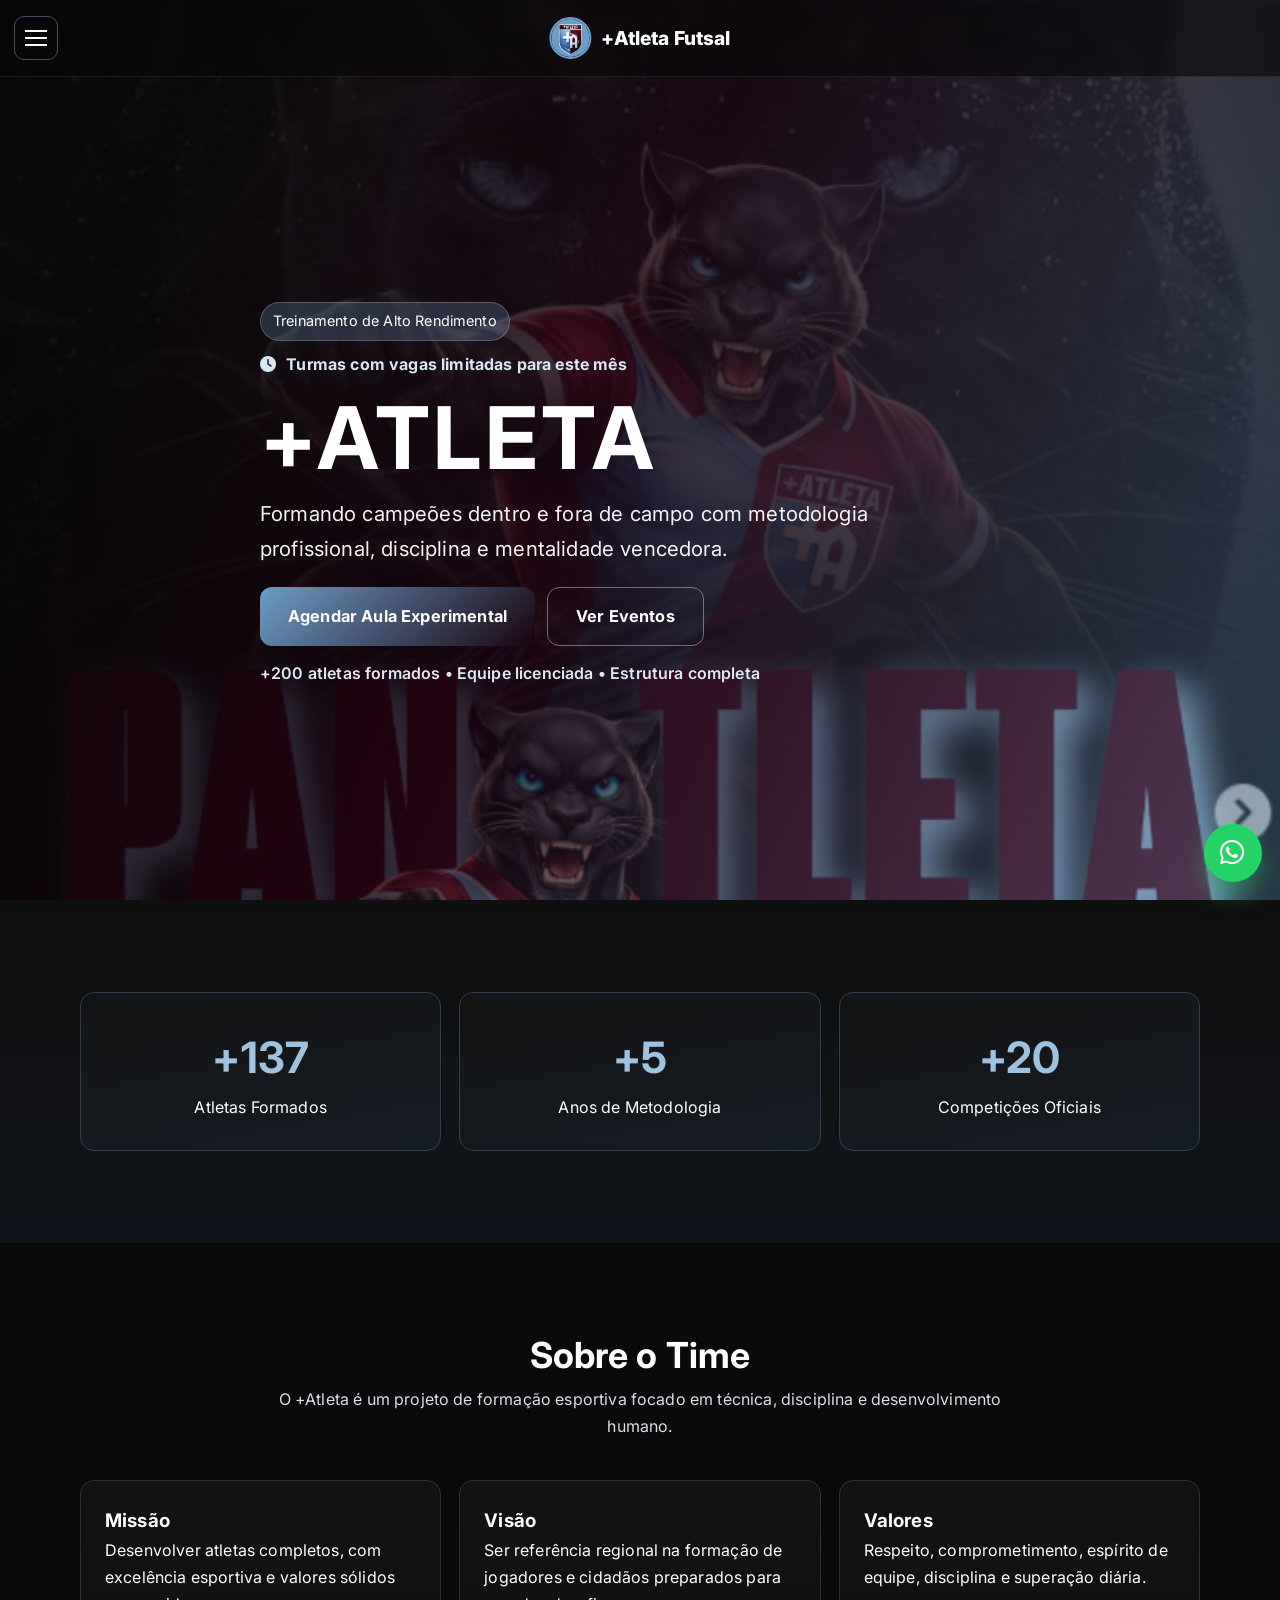
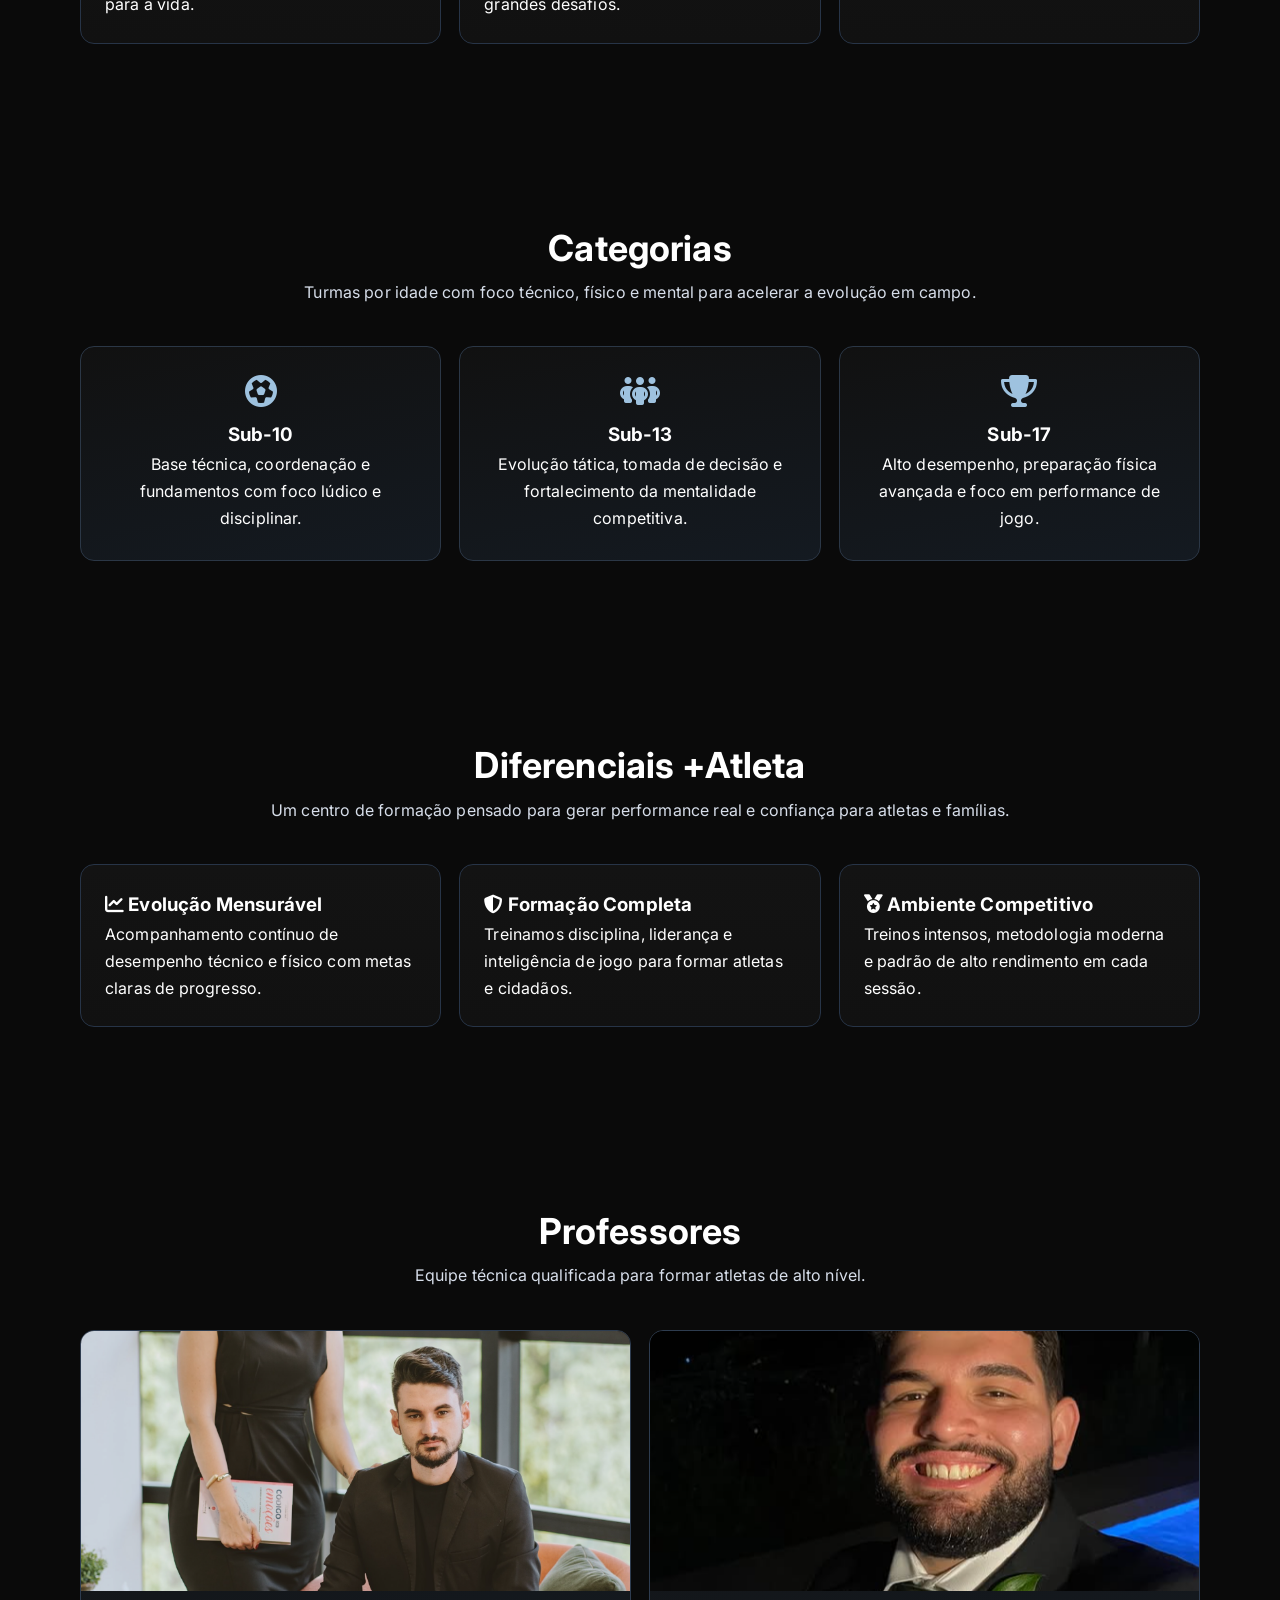
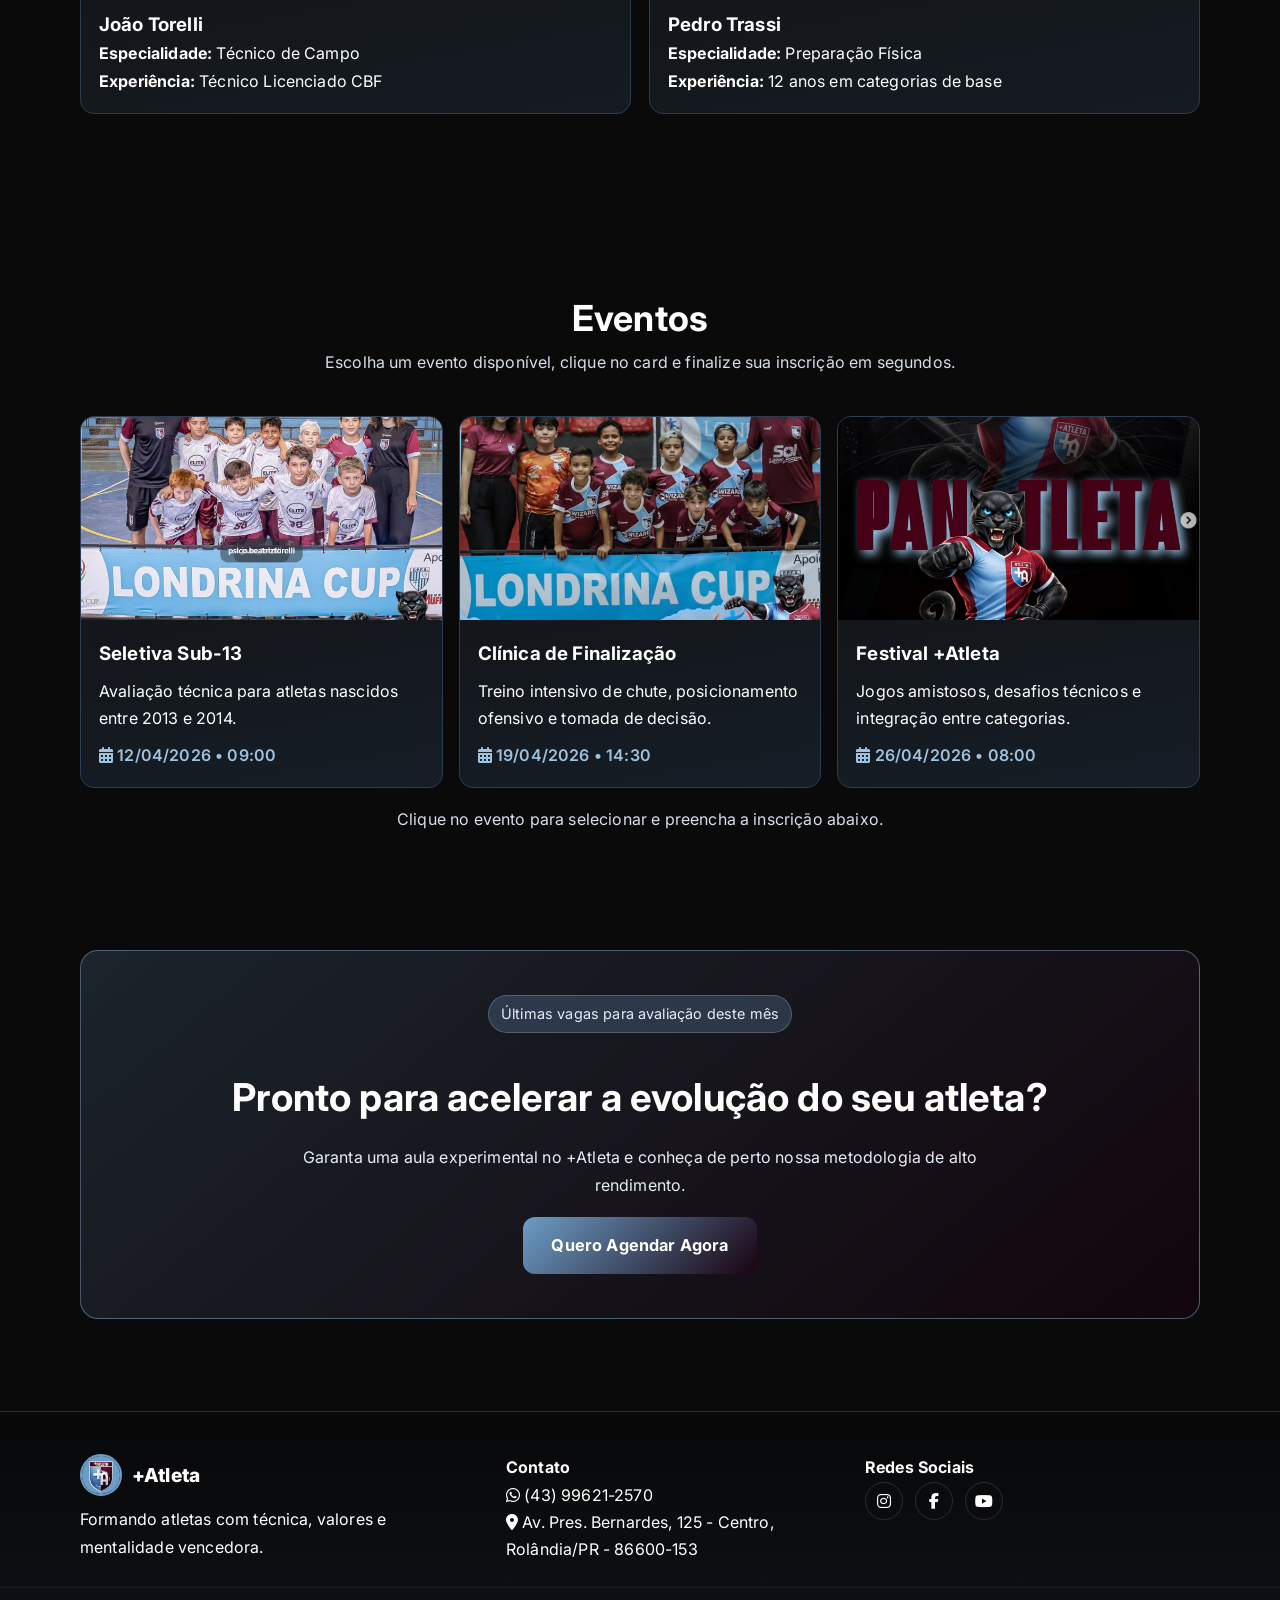
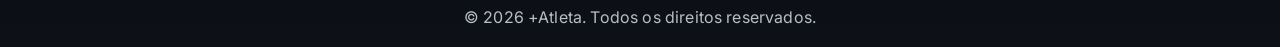
==== commit 97a639c3: "Atualizações Atualizações" ====
--- a/index.html
+++ b/index.html
@@ -4,7 +4,7 @@
   <meta charset="UTF-8" />
   <meta name="viewport" content="width=device-width, initial-scale=1.0" />
   <meta name="description" content="+Atleta - Formando campeões dentro e fora de campo." />
-  <title>+Atleta | Time de Futebol</title>
+  <title>+Atleta | Time de Futsal</title>
   <link rel="preconnect" href="https://fonts.googleapis.com" />
   <link rel="preconnect" href="https://fonts.gstatic.com" crossorigin />
   <link href="https://fonts.googleapis.com/css2?family=Inter:wght@400;500;700;800&display=swap" rel="stylesheet" />
@@ -14,9 +14,9 @@
 <body>
   <header class="header" id="topo">
     <nav class="navbar container" aria-label="Menu principal">
-      <a href="#topo" class="logo" aria-label="+Atleta">
-        <img src="img/Logo.jpg" alt="Logo +Atleta" />
-        <span>+Atleta</span>
+      <a href="#topo" class="logo" aria-label="+Atleta Futsal">
+        <img src="img/Logo.jpg" alt="Logo +Atleta Futsal" />
+        <span>+Atleta Futsal</span>
       </a>
 
       <button class="menu-toggle" id="menuToggle" aria-label="Abrir menu" aria-expanded="false" aria-controls="navLinks">
@@ -28,10 +28,8 @@
       <ul class="nav-links" id="navLinks">
         <li><a href="#sobre">Sobre</a></li>
         <li><a href="#categorias">Categorias</a></li>
-        <li><a href="#local">Treinos</a></li>
+        <li><a href="treinos.html">Treinos</a></li>
         <li><a href="#professores">Professores</a></li>
-        <li><a href="#galeria">Galeria</a></li>
-        <li><a href="#videos">Vídeos</a></li>
         <li><a href="#eventos">Eventos</a></li>
         <li><a href="agendar.html" class="btn btn-small ripple">Agendar Aula</a></li>
       </ul>
@@ -146,34 +144,6 @@
       </div>
     </section>
 
-    <section class="section reveal" id="local">
-      <div class="container">
-        <div class="section-heading">
-          <h2>Local de Treinamento</h2>
-          <p>Estrutura preparada para potencializar o desempenho dos atletas.</p>
-        </div>
-
-        <div class="training-grid">
-          <div class="card">
-            <h3><i class="fa-solid fa-location-dot"></i> Endereço</h3>
-            <p>Campo Municipal +Atleta<br />Av. Pres. Bernardes, 125 - Centro<br />Rolândia - PR, 86600-153</p>
-
-            <h3><i class="fa-solid fa-calendar-days"></i> Dias e Horários</h3>
-            <p>Terças e Quintas: 18h às 20h<br />Sábados: 09h às 11h</p>
-          </div>
-
-          <div class="map-wrap">
-            <iframe
-              src="https://www.google.com/maps?q=Av.%20Pres.%20Bernardes,%20125%20-%20Centro,%20Rol%C3%A2ndia%20-%20PR,%2086600-153&output=embed"
-              allowfullscreen=""
-              loading="lazy"
-              referrerpolicy="no-referrer-when-downgrade"
-              title="Mapa do local de treinamento"
-            ></iframe>
-          </div>
-        </div>
-      </div>
-    </section>
 
     <section class="section reveal" id="professores">
       <div class="container">
@@ -200,39 +170,6 @@
               <p><strong>Experiência:</strong> 12 anos em categorias de base</p>
             </div>
           </article>
-        </div>
-      </div>
-    </section>
-
-    <section class="section reveal" id="galeria">
-      <div class="container">
-        <div class="section-heading">
-          <h2>Galeria de Fotos</h2>
-          <p>Momentos de treino, superação e evolução dentro de campo.</p>
-        </div>
-
-        <div class="gallery-grid">
-          <img src="img/fotoTime.png" alt="Treino em campo" loading="lazy" decoding="async" />
-          <img src="img/fotoTime2.png" alt="Equipe em preparação física" loading="lazy" decoding="async" />
-         
-        </div>
-      </div>
-    </section>
-
-    <section class="section reveal" id="videos">
-      <div class="container">
-        <div class="section-heading">
-          <h2>Vídeos de Treinamento</h2>
-          <p>Conteúdo para acompanhar nossa metodologia de evolução.</p>
-        </div>
-
-        <div class="video-grid">
-          <div class="video-wrap">
-            <iframe src="https://www.youtube.com/embed/Y50JfBqB8Zw" title="Treino de futebol 1" loading="lazy" allowfullscreen></iframe>
-          </div>
-          <div class="video-wrap">
-            <iframe src="https://www.youtube.com/embed/NMre6IAAAiU" title="Treino de futebol 2" loading="lazy" allowfullscreen></iframe>
-          </div>
         </div>
       </div>
     </section>
--- a/style.css
+++ b/style.css
@@ -102,8 +102,26 @@
   height: 76px;
   display: flex;
   align-items: center;
-  justify-content: space-between;
-  gap: 16px;
+  justify-content: flex-start;
+  gap: 10px;
+}
+
+.header .navbar.container {
+  width: 100%;
+  max-width: none;
+  margin: 0;
+  padding: 0 14px;
+}
+
+.navbar > .logo {
+  order: 2;
+  position: absolute;
+  left: 50%;
+  transform: translateX(-50%);
+}
+
+.navbar > .menu-toggle {
+  order: 1;
 }
 
 .logo {
@@ -130,9 +148,25 @@
 
 .nav-links {
   display: flex;
-  align-items: center;
+  flex-direction: column;
+  align-items: flex-start;
   gap: 18px;
   list-style: none;
+  position: fixed;
+  top: 0;
+  left: 0;
+  width: min(82vw, 320px);
+  height: 100vh;
+  padding: 92px 24px 24px;
+  background: rgba(12, 12, 12, 0.98);
+  border-right: 1px solid #314153;
+  transform: translateX(-100%);
+  transition: transform 0.35s ease;
+  z-index: 1100;
+}
+
+.nav-links.open {
+  transform: translateX(0);
 }
 
 .nav-links a {
@@ -147,14 +181,21 @@
   opacity: 1;
 }
 
+.nav-links a[aria-current="page"] {
+  color: var(--green-light);
+  text-shadow: 0 0 18px rgba(158, 194, 223, 0.35);
+}
+
 .menu-toggle {
-  display: none;
+  display: block;
   width: 44px;
   height: 44px;
   border: 1px solid #435267;
   background: transparent;
   border-radius: 10px;
   cursor: pointer;
+  position: relative;
+  z-index: 1200;
 }
 
 .menu-toggle span {
@@ -164,6 +205,18 @@
   background: var(--white);
   margin: 5px auto;
   transition: 0.3s;
+}
+
+.menu-toggle.active span:nth-child(1) {
+  transform: translateY(7px) rotate(45deg);
+}
+
+.menu-toggle.active span:nth-child(2) {
+  opacity: 0;
+}
+
+.menu-toggle.active span:nth-child(3) {
+  transform: translateY(-7px) rotate(-45deg);
 }
 
 /* =========================
@@ -801,39 +854,8 @@
     grid-template-columns: 1fr;
   }
 
-  .menu-toggle {
-    display: block;
-  }
-
   .nav-links {
-    position: absolute;
-    top: 76px;
-    right: 0;
-    width: min(80vw, 340px);
-    height: calc(100vh - 76px);
-    flex-direction: column;
-    align-items: flex-start;
-    padding: 24px;
-    background: rgba(14, 14, 14, 0.97);
-    border-left: 1px solid #314153;
-    transform: translateX(100%);
-    transition: transform 0.35s ease;
-  }
-
-  .nav-links.open {
-    transform: translateX(0);
-  }
-
-  .menu-toggle.active span:nth-child(1) {
-    transform: translateY(7px) rotate(45deg);
-  }
-
-  .menu-toggle.active span:nth-child(2) {
-    opacity: 0;
-  }
-
-  .menu-toggle.active span:nth-child(3) {
-    transform: translateY(-7px) rotate(-45deg);
+    width: min(86vw, 340px);
   }
 }
 
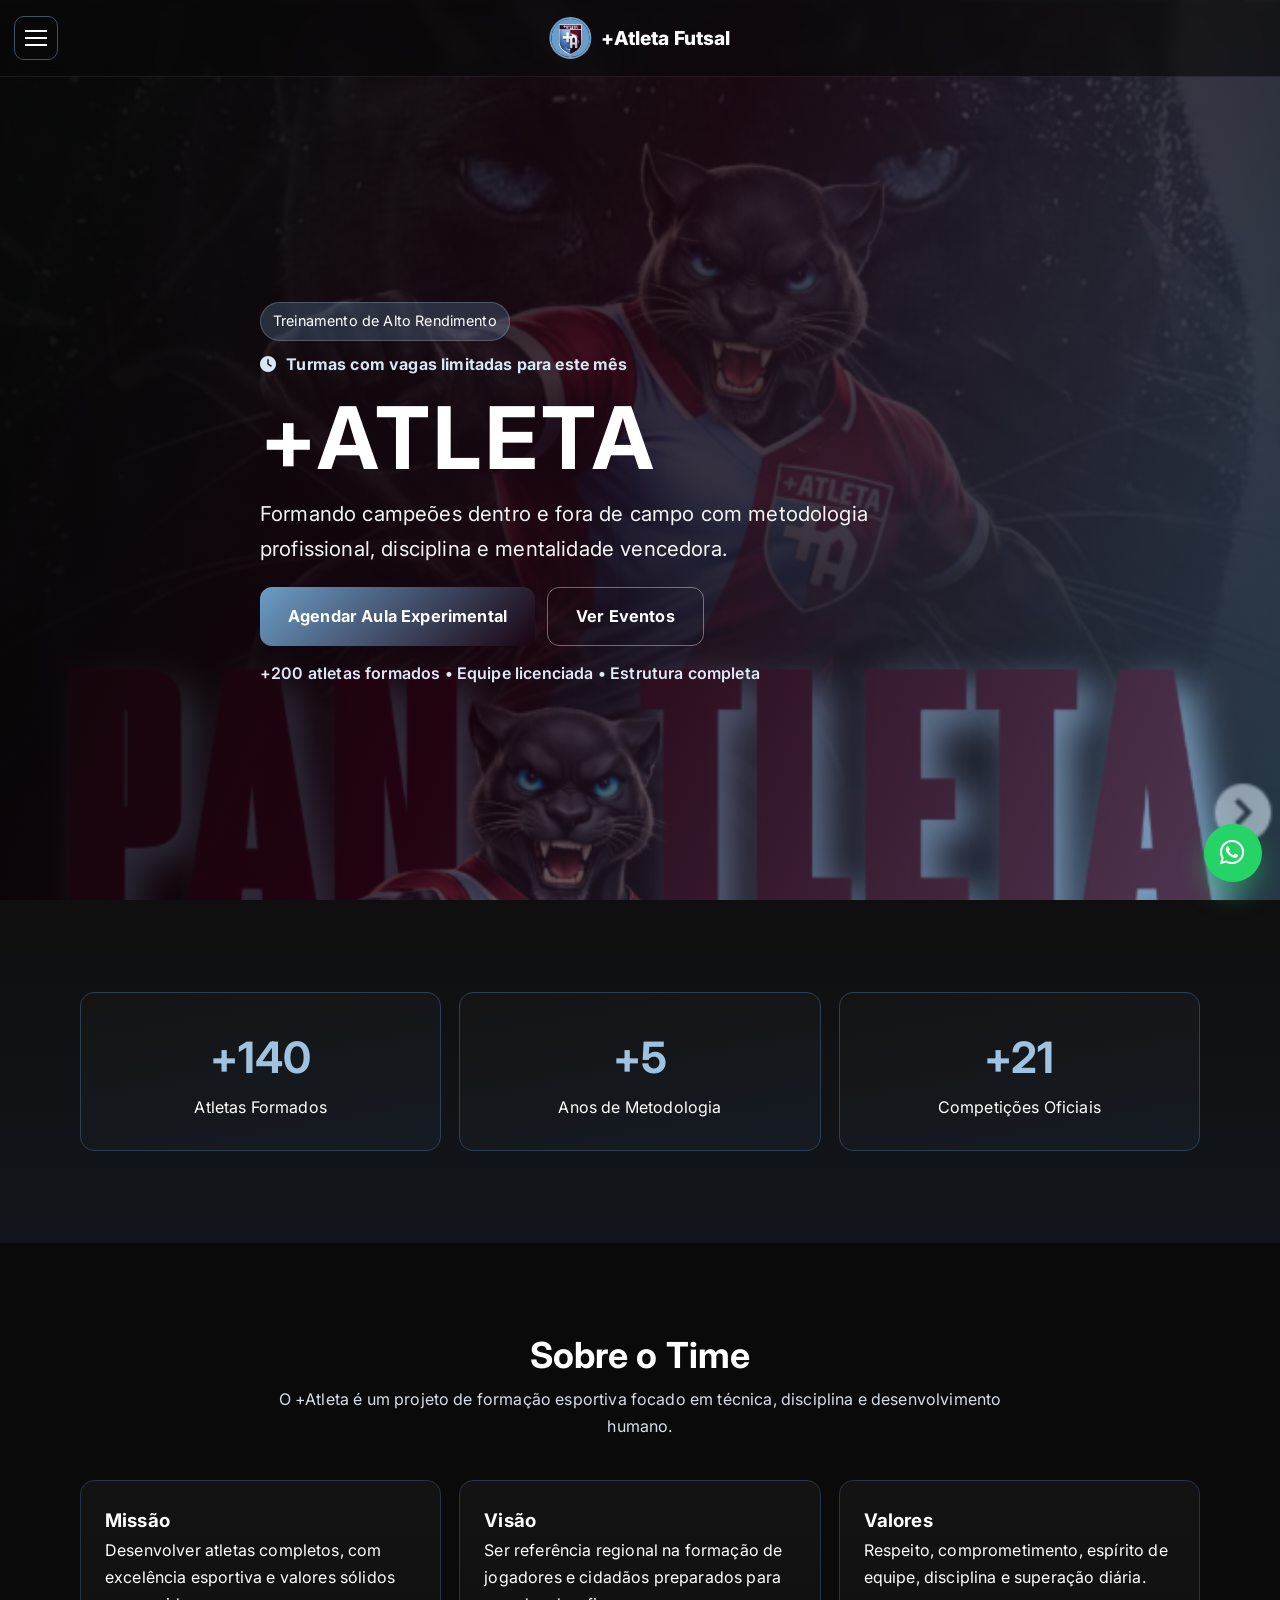
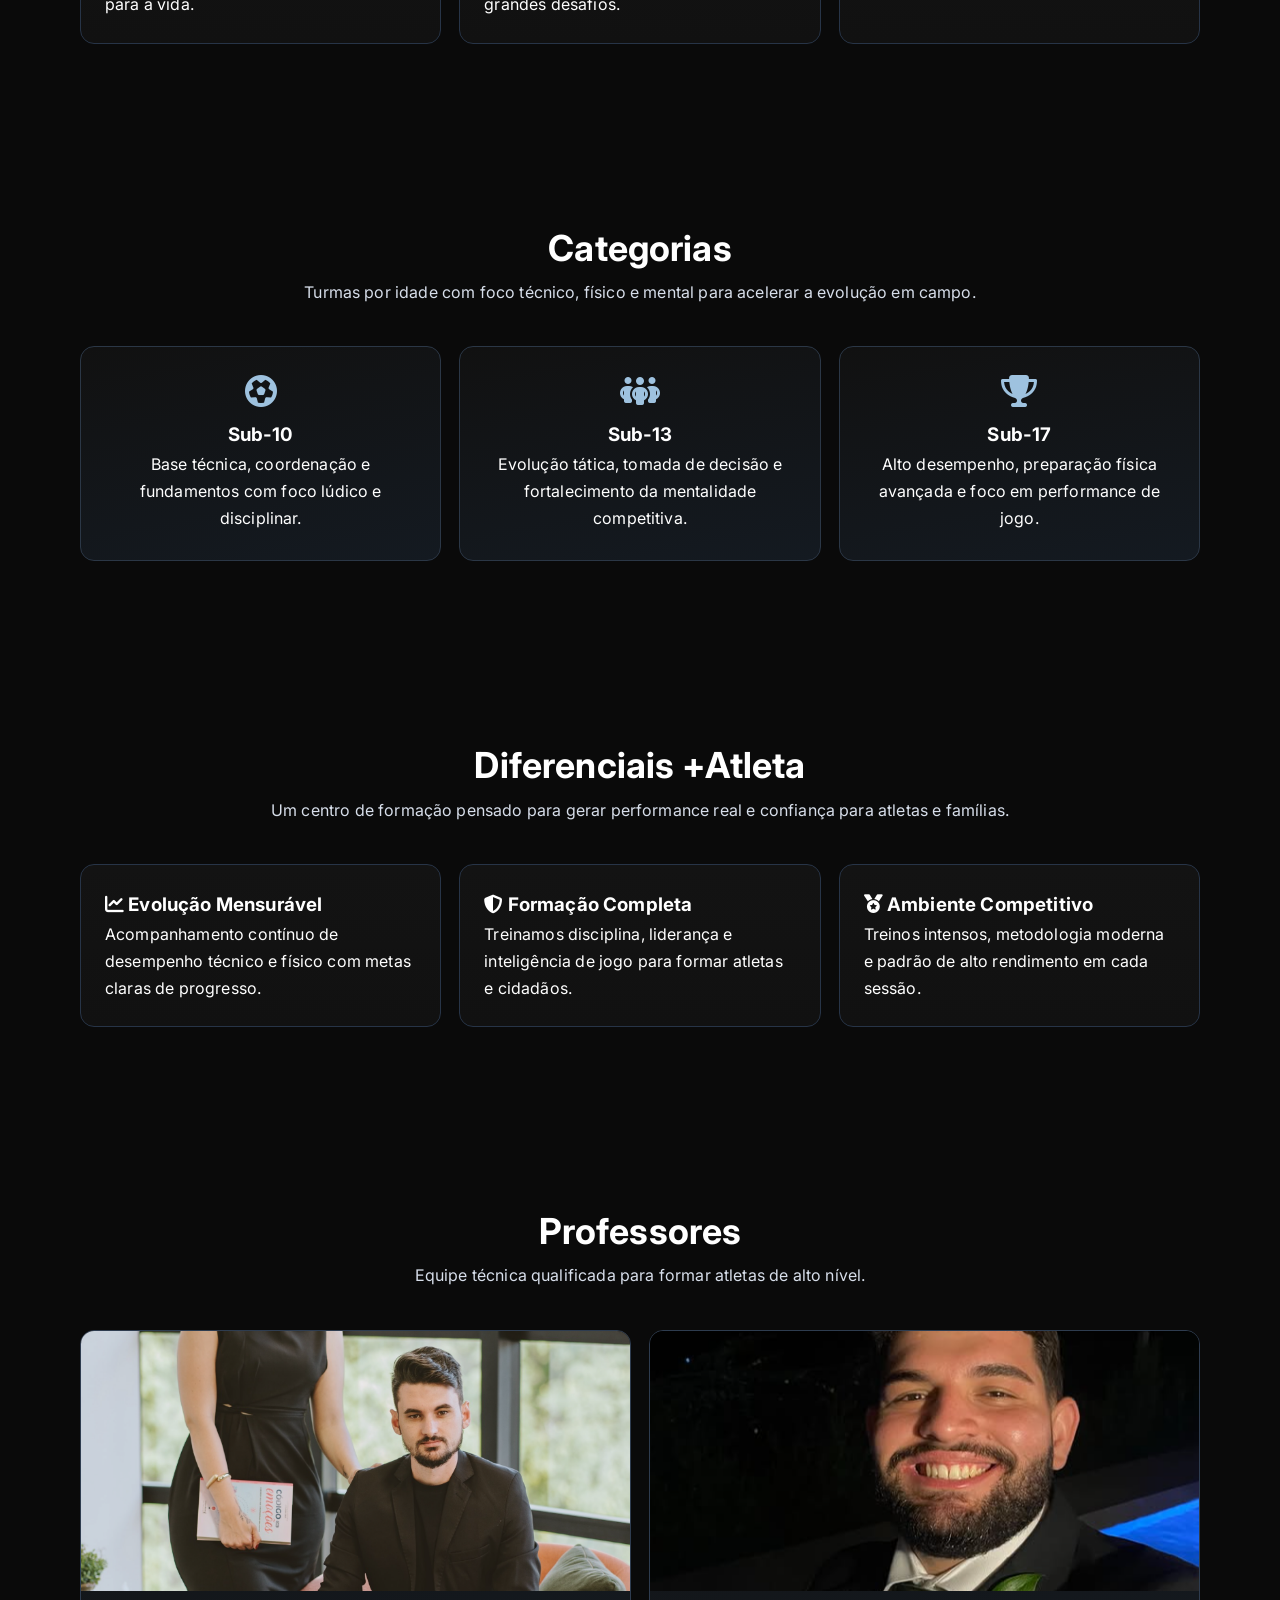
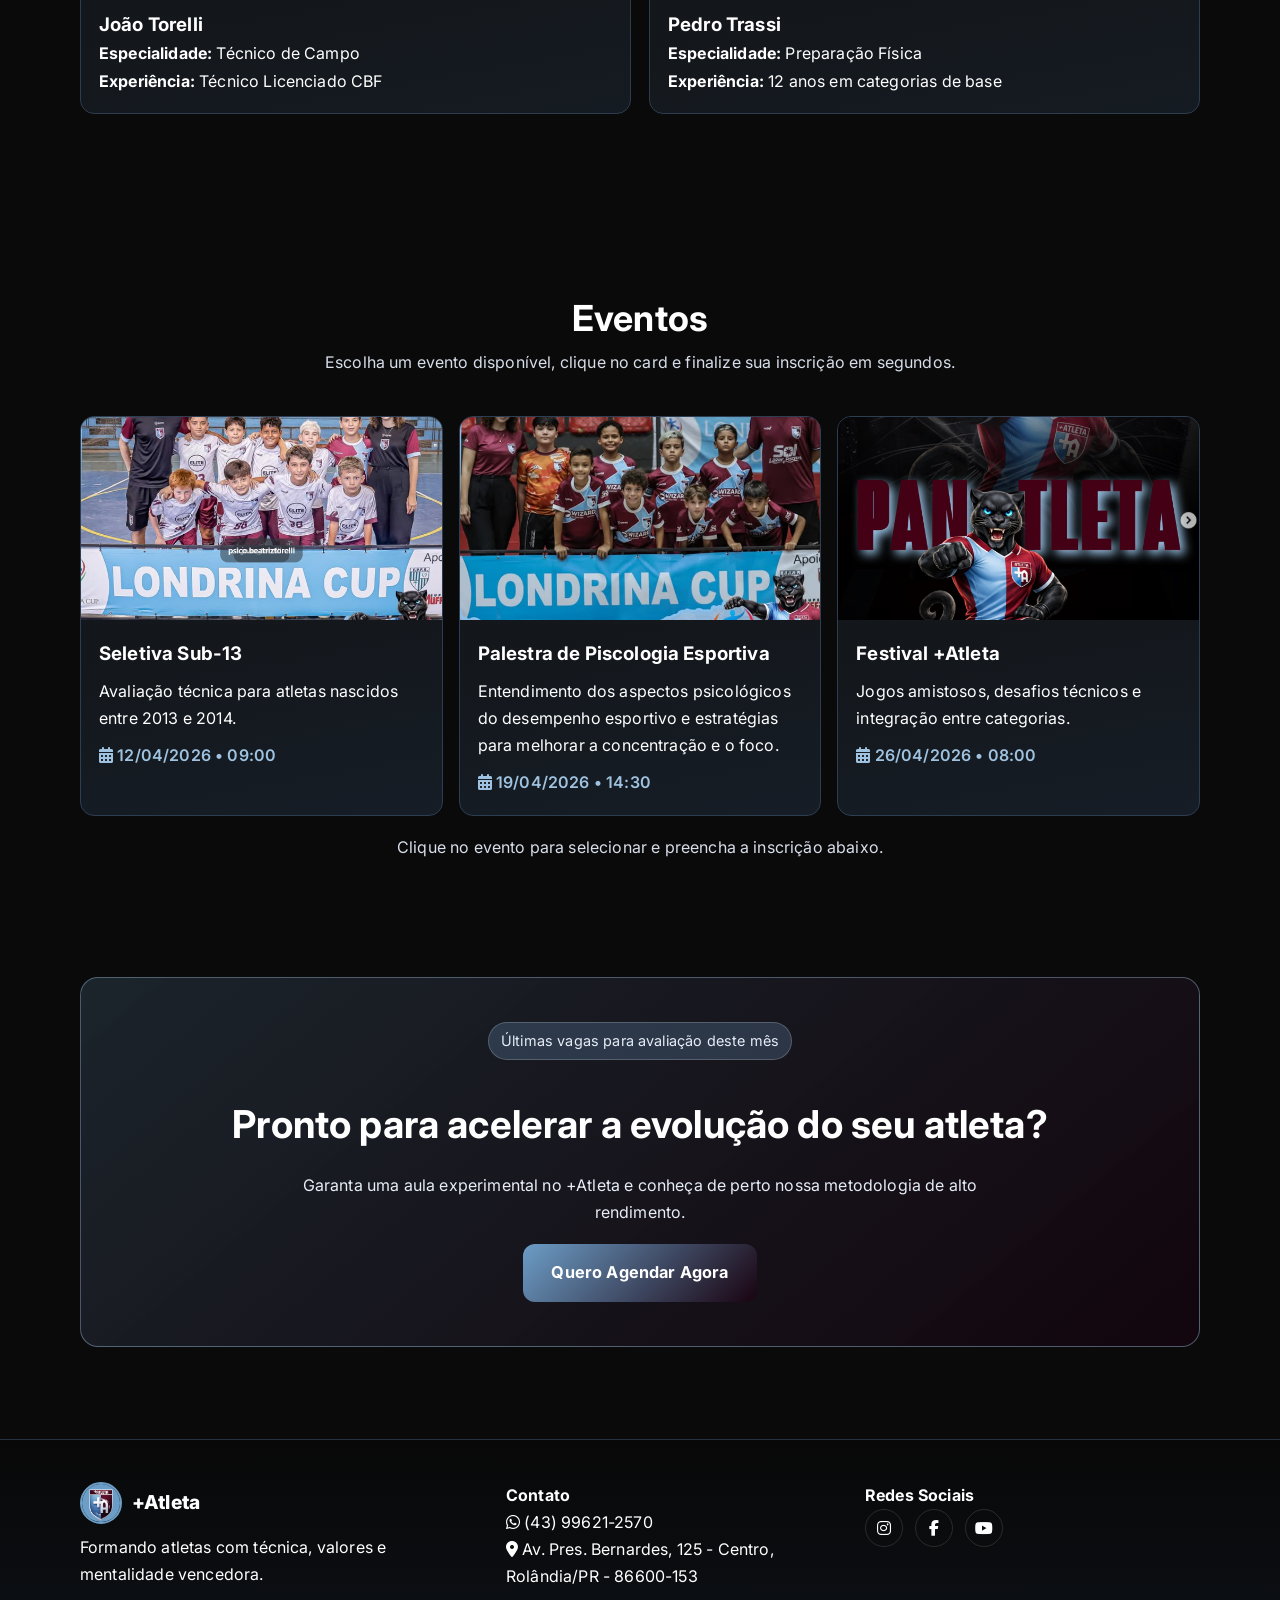
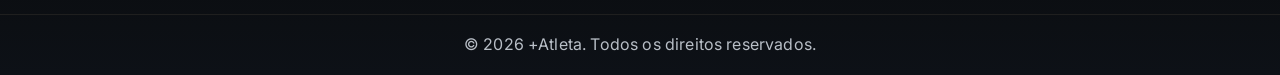
==== commit ba74a4a2: "Update index.html" ====
--- a/index.html
+++ b/index.html
@@ -198,14 +198,14 @@
 
           <article
             class="event-card"
-            data-evento="Clínica de Finalização"
+            data-evento="Palestra de Piscologia Esportiva"
             data-data="19/04/2026"
             data-horario="14:30"
           >
-            <img src="img/fotoTime2.png" alt="Capa do evento Clínica de Finalização" loading="lazy" decoding="async" />
+            <img src="img/fotoTime2.png" alt="Capa do evento Palestra de Piscologia Esportiva" loading="lazy" decoding="async" />
             <div class="event-content">
-              <h3>Clínica de Finalização</h3>
-              <p>Treino intensivo de chute, posicionamento ofensivo e tomada de decisão.</p>
+              <h3>Palestra de Piscologia Esportiva</h3>
+              <p>Entendimento dos aspectos psicológicos do desempenho esportivo e estratégias para melhorar a concentração e o foco.</p>
               <p class="event-meta"><i class="fa-solid fa-calendar-days"></i> 19/04/2026 • 14:30</p>
             </div>
           </article>
